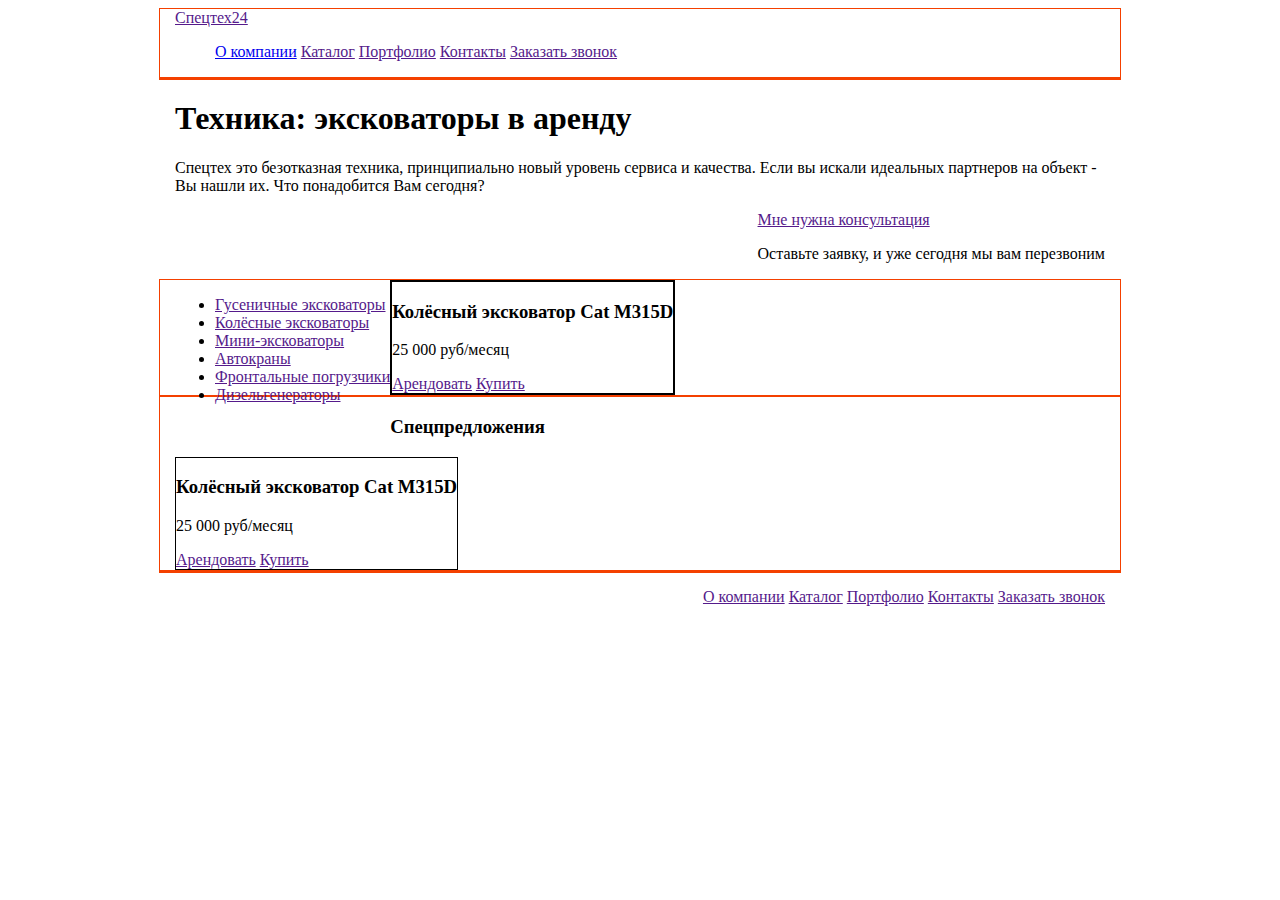
==== catalog.html @ 87d582d3 "ещё заезд" ====
<!DOCTYPE html>
<html lang="en">
<head>
  <meta charset="UTF-8">
  <title>Каталог</title>
  <link rel="stylesheet" href="css/style.css">
</head>
<body>


  <header class="page-nav">
    <div class="container">
      <a href="" class="logo"><img src="" alt=""><span>Спецтех24</span></a>
      <nav class="menu">
        <ul>
          <li><a href=" ">О компании</a></li>
          <li><a href="">Каталог</a></li>
          <li><a href="">Портфолио</a></li>
          <li><a href="">Контакты</a></li>
          <li><a href="">Заказать звонок</a></li>
        </ul>
      </nav>
    </div>
</header>

<!-- ЗАчем клеарфикс снизу -->
<div class="catalog-subheader clearfix">
  <div class="container">
    <div class="left ">
      <div class="catalog-subheader__title"><h1 >Техника: эксковаторы в аренду</h1></div>
      <div class="catalog-subheader__description"><p>Спецтех это безотказная техника, принципиально новый уровень сервиса и качества. 
Если вы искали идеальных партнеров на объект - Вы нашли их.
Что понадобится Вам сегодня?</p></div>
    </div>
    <div class="right">
      <div class="catalog-subheader__btn"><a href="">Мне нужна консультация</a></div>
      <div class="catalog-subheader__text"><p>Оставьте заявку, и уже сегодня мы вам перезвоним</p></div>
    </div>
  </div>
</div>

<div class="catalog">
  <div class="container">
    <aside class="left catalog-menu">
      <ul>
        <li><a href="">Гусеничные эксковаторы</a></li>
        <li class="active"><a href="">Колёсные эксковаторы</a></li>
        <li><a href="">Мини-эксковаторы</a></li>
        <li><a href="">Автокраны</a></li>
        <li><a href="">Фронтальные погрузчики</a></li>
        <li><a href="">Дизельгенераторы</a></li>
      </ul>
    </aside>
      <div class="catalog-list"> <!--БОТВА лист исправить титле и диф имг-->

        <div class="catalog-item"> <!-- карточка товара. Пока что одна, для проверки -->
          <div class="catalog-item__title"><h3>Колёсный эксковатор Cat M315D</h3>
          <div class="catalog-item__pic><img src="" alt="" ></div>
          <div class="catalog-item__price><p class="catalog-item-price">25 000 руб/месяц</p></div>
          <a href="" class="catalog-item__btn catalog-item__btn--white">Арендовать</a>
          <a href="" class="catalog-item__btn catalog-item__btn--yellow">Купить</a>
        </div>

      </div>
    
  </div>
</div>

<div class="catalog-offers">
  <div class="container">
    <div class="catalog-offers__title"><h3>Спецпредложения</h3></div>

        <div class="catalog-item"> <!-- карточка товара -->
          <div class="catalog-item__title"><h3>Колёсный эксковатор Cat M315D</h3>
          <div class="catalog-item__pic><img src="" alt="" ></div>
          <div class="catalog-item__price><p class="catalog-item-price">25 000 руб/месяц</p></div>
          <a href="" class="catalog-item__btn catalog-item__btn--white">Арендовать</a>
          <a href="" class="catalog-item__btn catalog-item__btn--yellow">Купить</a>
        </div>
<!-- скопировала пока что только одну -->
 </div>
</div>




  <footer class="page-nav">
    <div class="container">
      <a href="" class="logo left"><img src="http://placehold.it/40x40" alt=""></a>
      <nav class="menu right">
        <ul>
          <li><a href="">О компании</a></li>
          <li><a href="">Каталог</a></li>
          <li><a href="">Портфолио</a></li>
          <li><a href="">Контакты</a></li>
          <li><a href="">Заказать звонок</a></li>
        </ul>
      </nav>
    </div>
  </footer>
</body>
</html>
---- css/style.css ----
.left{float:left;}
.right{float:right;}
.center{
   text-align: center;
}
.page-nav li {display:inline-block;}
.page-nav {min-height: clear fix;}

.container{
  width: 930px;
  margin-left: auto;
  margin-right: auto;
  padding-left: 15px;
  padding-right: 15px;
  border: 1px solid #f44000;
  min-height: clear fix;
}

/*930*/
.subheader{
  
}
.catalog-item{
  display: inline-block;
  border: 1px solid #000;
}

.catalog-list{
  display: inline-block;
  border: 1px solid #000;
  
}
.clearfix:after {
  content: "";
  display: table;
  clear: both;
}
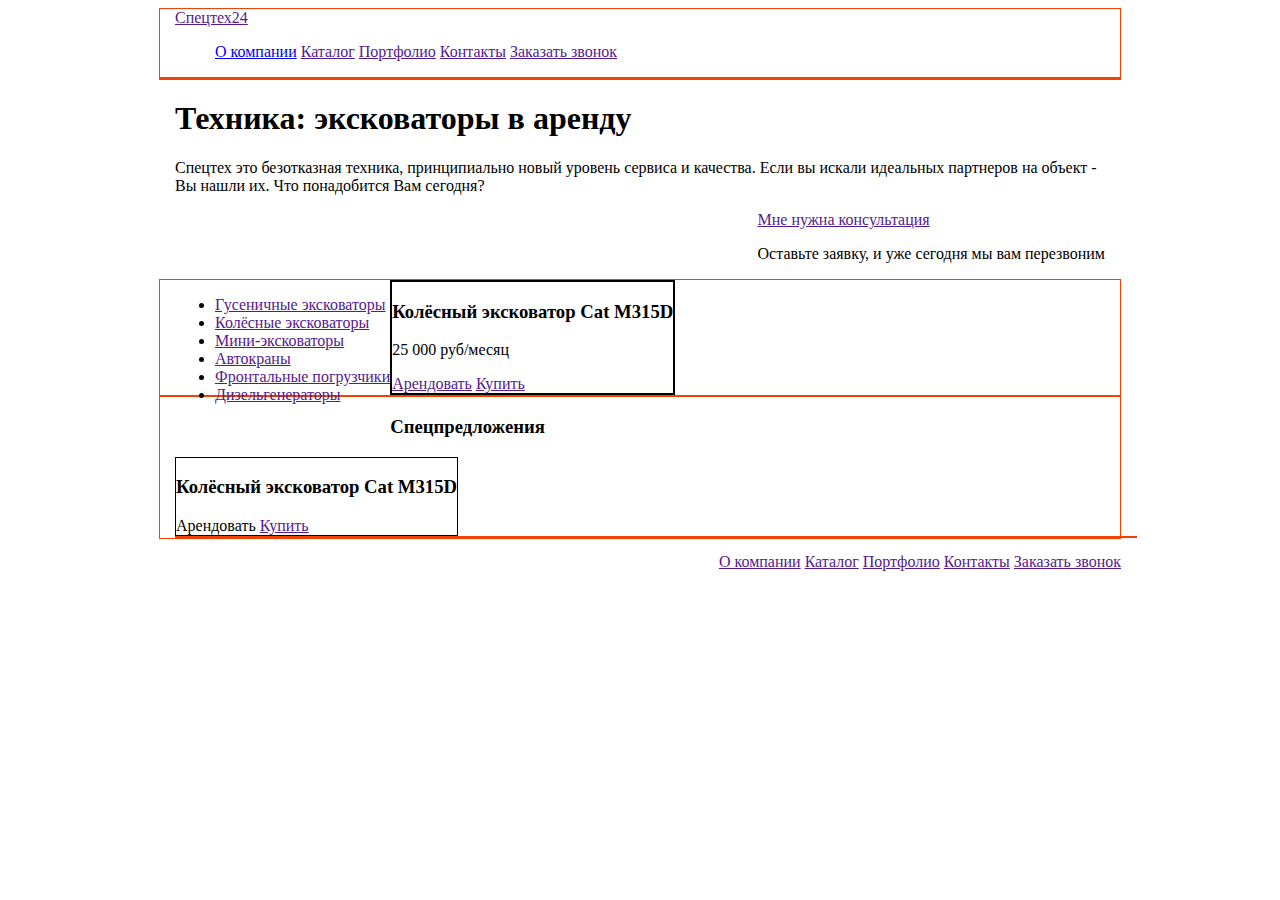
==== commit aa533036: "реал гуд" ====
--- a/catalog.html
+++ b/catalog.html
@@ -73,7 +73,7 @@
         <div class="catalog-item"> <!-- карточка товара -->
           <div class="catalog-item__title"><h3>Колёсный эксковатор Cat M315D</h3>
           <div class="catalog-item__pic><img src="" alt="" ></div>
-          <div class="catalog-item__price><p class="catalog-item-price">25 000 руб/месяц</p></div>
+          <div class="catalog-item__price><p>25 000 руб/месяц</p></div>
           <a href="" class="catalog-item__btn catalog-item__btn--white">Арендовать</a>
           <a href="" class="catalog-item__btn catalog-item__btn--yellow">Купить</a>
         </div>
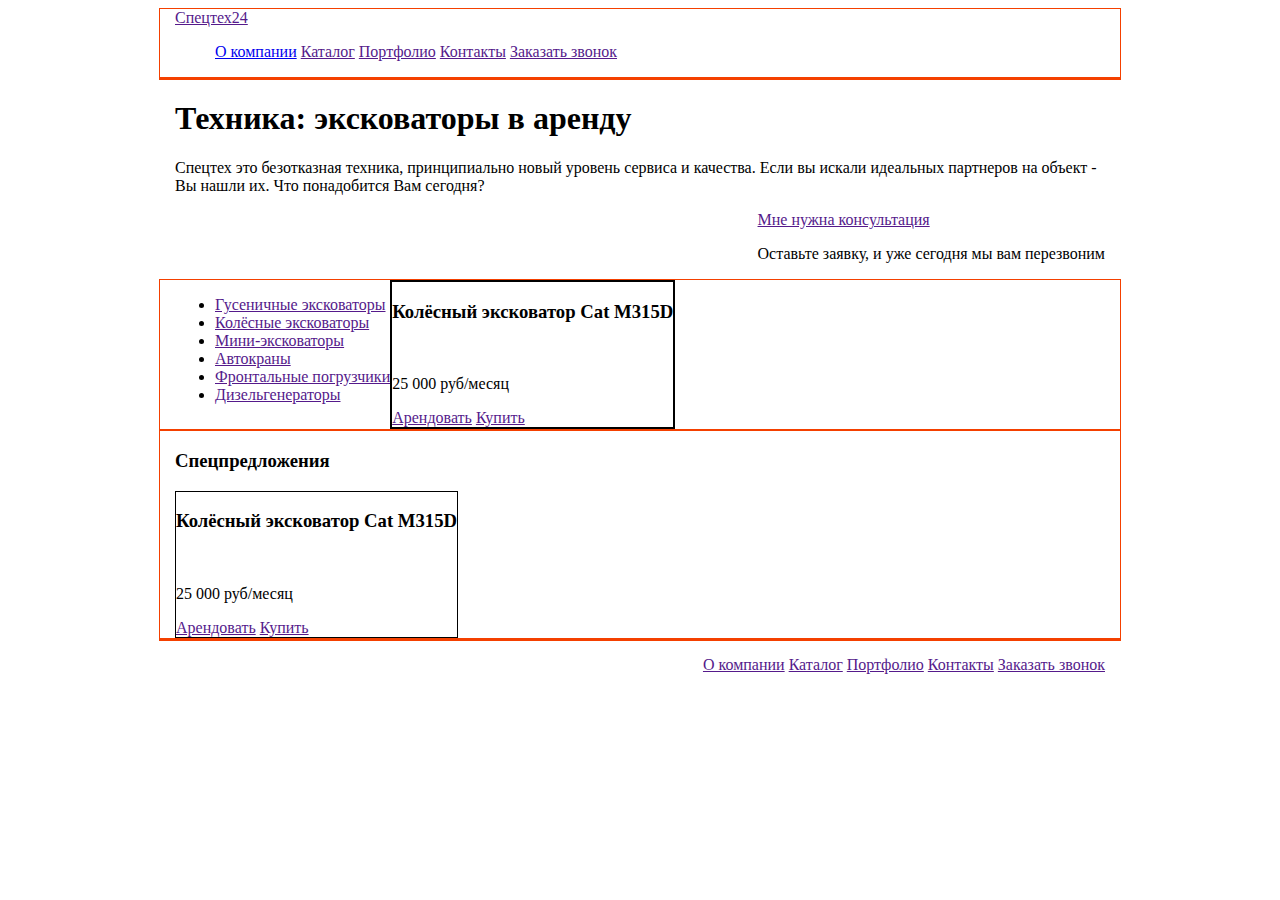
==== commit 72e3ca0e: "с богом" ====
--- a/catalog.html
+++ b/catalog.html
@@ -27,14 +27,14 @@
 <div class="catalog-subheader clearfix">
   <div class="container">
     <div class="left ">
-      <div class="catalog-subheader__title"><h1 >Техника: эксковаторы в аренду</h1></div>
-      <div class="catalog-subheader__description"><p>Спецтех это безотказная техника, принципиально новый уровень сервиса и качества. 
+      <h1 class="catalog-subheader__title">Техника: эксковаторы в аренду</h1>
+      <p class="catalog-subheader__description">Спецтех это безотказная техника, принципиально новый уровень сервиса и качества. 
 Если вы искали идеальных партнеров на объект - Вы нашли их.
-Что понадобится Вам сегодня?</p></div>
+Что понадобится Вам сегодня?</p>
     </div>
     <div class="right">
-      <div class="catalog-subheader__btn"><a href="">Мне нужна консультация</a></div>
-      <div class="catalog-subheader__text"><p>Оставьте заявку, и уже сегодня мы вам перезвоним</p></div>
+      <a href="" class="catalog-subheader__btn">Мне нужна консультация</a>
+      <p class="catalog-subheader__text">Оставьте заявку, и уже сегодня мы вам перезвоним</p>
     </div>
   </div>
 </div>
@@ -54,9 +54,9 @@
       <div class="catalog-list"> <!--БОТВА лист исправить титле и диф имг-->
 
         <div class="catalog-item"> <!-- карточка товара. Пока что одна, для проверки -->
-          <div class="catalog-item__title"><h3>Колёсный эксковатор Cat M315D</h3>
-          <div class="catalog-item__pic><img src="" alt="" ></div>
-          <div class="catalog-item__price><p class="catalog-item-price">25 000 руб/месяц</p></div>
+          <h3 class="catalog-item__title">Колёсный эксковатор Cat M315D</h3>
+          <div class="catalog-item__pic"><img src="" alt="" ></div>
+          <p class="catalog-item-price">25 000 руб/месяц</p>
           <a href="" class="catalog-item__btn catalog-item__btn--white">Арендовать</a>
           <a href="" class="catalog-item__btn catalog-item__btn--yellow">Купить</a>
         </div>
@@ -70,10 +70,10 @@
   <div class="container">
     <div class="catalog-offers__title"><h3>Спецпредложения</h3></div>
 
-        <div class="catalog-item"> <!-- карточка товара -->
-          <div class="catalog-item__title"><h3>Колёсный эксковатор Cat M315D</h3>
-          <div class="catalog-item__pic><img src="" alt="" ></div>
-          <div class="catalog-item__price><p>25 000 руб/месяц</p></div>
+        <div class="catalog-item"> <!-- карточка товара. Пока что одна, для проверки -->
+          <h3 class="catalog-item__title">Колёсный эксковатор Cat M315D</h3>
+          <div class="catalog-item__pic"><img src="" alt="" ></div>
+          <p class="catalog-item-price">25 000 руб/месяц</p>
           <a href="" class="catalog-item__btn catalog-item__btn--white">Арендовать</a>
           <a href="" class="catalog-item__btn catalog-item__btn--yellow">Купить</a>
         </div>
--- a/css/style.css
+++ b/css/style.css
@@ -3,8 +3,13 @@
 .center{
    text-align: center;
 }
-.page-nav li {display:inline-block;}
-.page-nav {min-height: clear fix;}
+.page-nav li {
+  display:inline-block;
+}
+
+.page-nav {
+  min-height: clear fix;
+}
 
 .container{
   width: 930px;
@@ -13,7 +18,7 @@
   padding-left: 15px;
   padding-right: 15px;
   border: 1px solid #f44000;
-  min-height: clear fix;
+/*  min-height: clear fix;*/
 }
 
 /*930*/
@@ -34,4 +39,5 @@
   content: "";
   display: table;
   clear: both;
-}+}
+/*а че он не выравнивается?*/
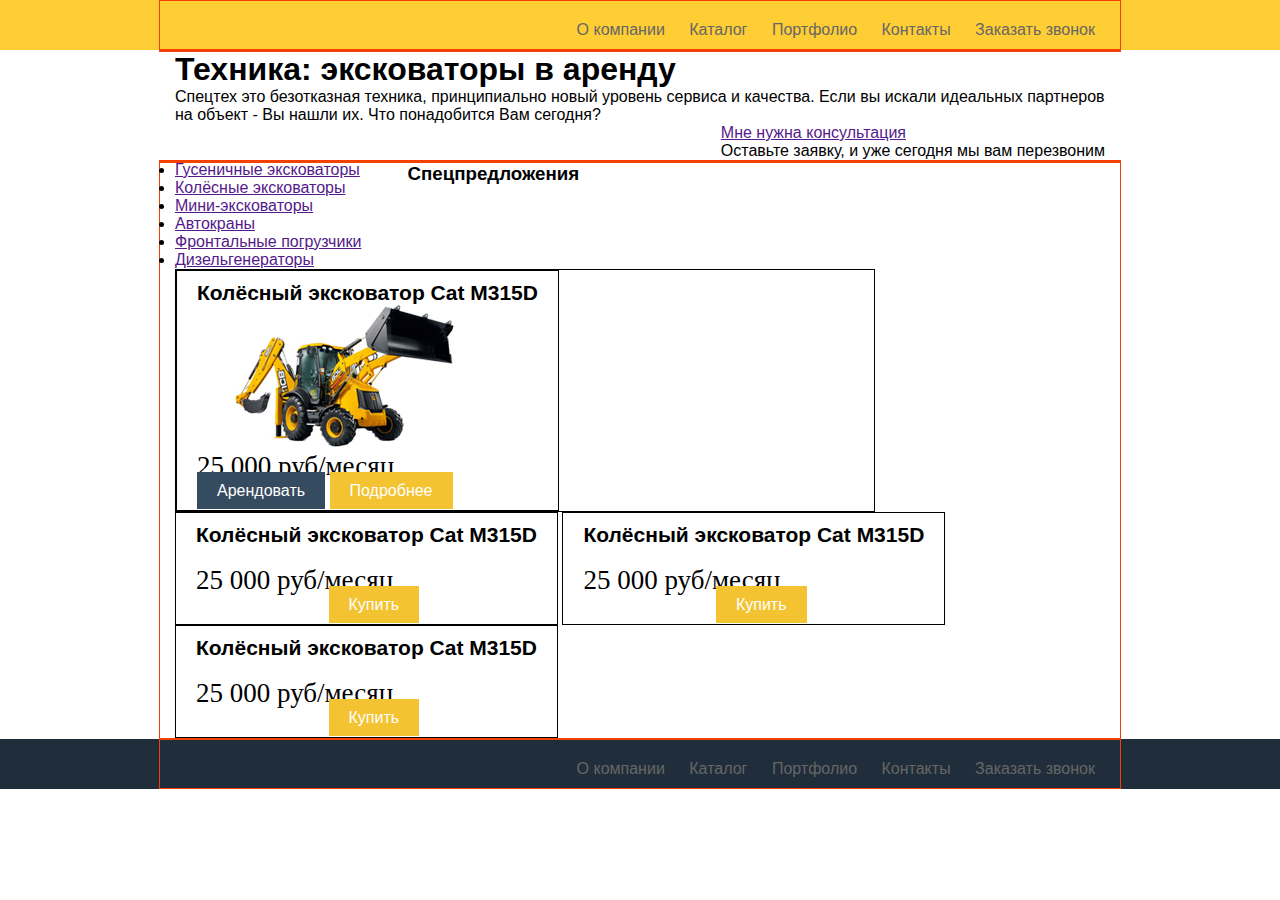
==== commit f323d6f2: "кто кормит тот и ее танцует" ====
--- a/catalog.html
+++ b/catalog.html
@@ -8,15 +8,15 @@
 <body>
 
 
-  <header class="page-nav">
-    <div class="container">
-      <a href="" class="logo"><img src="" alt=""><span>Спецтех24</span></a>
-      <nav class="menu">
+<header class="page-nav">
+    <div class="container clearfix">
+      <a href="" class="logo left"><img src="http://placehold.it/40x40" alt=""></a>
+      <nav class="menu right">
         <ul>
-          <li><a href=" ">О компании</a></li>
-          <li><a href="">Каталог</a></li>
-          <li><a href="">Портфолио</a></li>
-          <li><a href="">Контакты</a></li>
+          <li><a href="index.html">О компании</a></li>
+          <li><a href="catalog.html">Каталог</a></li>
+          <li><a href="portfolio.html">Портфолио</a></li>
+          <li><a href="contacts.html">Контакты</a></li>
           <li><a href="">Заказать звонок</a></li>
         </ul>
       </nav>
@@ -27,8 +27,8 @@
 <div class="catalog-subheader clearfix">
   <div class="container">
     <div class="left ">
-      <h1 class="catalog-subheader__title">Техника: эксковаторы в аренду</h1>
-      <p class="catalog-subheader__description">Спецтех это безотказная техника, принципиально новый уровень сервиса и качества. 
+      <h1 class="catalog-title">Техника: эксковаторы в аренду</h1>
+      <p class="catalog-description">Спецтех это безотказная техника, принципиально новый уровень сервиса и качества. 
 Если вы искали идеальных партнеров на объект - Вы нашли их.
 Что понадобится Вам сегодня?</p>
     </div>
@@ -51,16 +51,18 @@
         <li><a href="">Дизельгенераторы</a></li>
       </ul>
     </aside>
-      <div class="catalog-list"> <!--БОТВА лист исправить титле и диф имг-->
+
+
+      <div class="catalog-list left"> <!--БОТВА лист исправить титле и диф имг-->
 
         <div class="catalog-item"> <!-- карточка товара. Пока что одна, для проверки -->
           <h3 class="catalog-item__title">Колёсный эксковатор Cat M315D</h3>
-          <div class="catalog-item__pic"><img src="" alt="" ></div>
-          <p class="catalog-item-price">25 000 руб/месяц</p>
-          <a href="" class="catalog-item__btn catalog-item__btn--white">Арендовать</a>
-          <a href="" class="catalog-item__btn catalog-item__btn--yellow">Купить</a>
+          <div class="catalog-item__pic"><img src="img/truck.jpg" alt="" ></div>
+          <p class="catalog-item__price">25 000 руб/месяц</p>
+          <div class="catalog-item__box">
+          <a href="" class="catalog-item__btn catalog-item__btn--blue">Арендовать</a>
+          <a href="" class="catalog-item__btn catalog-item__btn--yellow">Подробнее</a>
         </div>
-
       </div>
     
   </div>
@@ -69,14 +71,28 @@
 <div class="catalog-offers">
   <div class="container">
     <div class="catalog-offers__title"><h3>Спецпредложения</h3></div>
-
         <div class="catalog-item"> <!-- карточка товара. Пока что одна, для проверки -->
           <h3 class="catalog-item__title">Колёсный эксковатор Cat M315D</h3>
           <div class="catalog-item__pic"><img src="" alt="" ></div>
-          <p class="catalog-item-price">25 000 руб/месяц</p>
+          <p class="catalog-item__price">25 000 руб/месяц</p>
           <a href="" class="catalog-item__btn catalog-item__btn--white">Арендовать</a>
           <a href="" class="catalog-item__btn catalog-item__btn--yellow">Купить</a>
         </div>
+        <div class="catalog-item"> <!-- карточка товара. Пока что одна, для проверки -->
+          <h3 class="catalog-item__title">Колёсный эксковатор Cat M315D</h3>
+          <div class="catalog-item__pic"><img src="" alt="" ></div>
+          <p class="catalog-item__price">25 000 руб/месяц</p>
+          <a href="" class="catalog-item__btn catalog-item__btn--white">Арендовать</a>
+          <a href="" class="catalog-item__btn catalog-item__btn--yellow">Купить</a>
+        </div>
+        <div class="catalog-item"> <!-- карточка товара. Пока что одна, для проверки -->
+          <h3 class="catalog-item__title">Колёсный эксковатор Cat M315D</h3>
+          <div class="catalog-item__pic"><img src="" alt="" ></div>
+          <p class="catalog-item__price">25 000 руб/месяц</p>
+          <a href="" class="catalog-item__btn catalog-item__btn--white">Арендовать</a>
+          <a href="" class="catalog-item__btn catalog-item__btn--yellow">Купить</a>
+        </div>
+
 <!-- скопировала пока что только одну -->
  </div>
 </div>
@@ -85,14 +101,14 @@
 
 
   <footer class="page-nav">
-    <div class="container">
+    <div class="container clearfix">
       <a href="" class="logo left"><img src="http://placehold.it/40x40" alt=""></a>
       <nav class="menu right">
         <ul>
-          <li><a href="">О компании</a></li>
-          <li><a href="">Каталог</a></li>
-          <li><a href="">Портфолио</a></li>
-          <li><a href="">Контакты</a></li>
+          <li><a href="index.html">О компании</a></li>
+          <li><a href="catalog.html">Каталог</a></li>
+          <li><a href="portfolio.html">Портфолио</a></li>
+          <li><a href="contacts.html">Контакты</a></li>
           <li><a href="">Заказать звонок</a></li>
         </ul>
       </nav>
--- a/css/style.css
+++ b/css/style.css
@@ -1,16 +1,26 @@
+*{
+  margin: 0;
+  padding: 0;
+ font-family: 'PT Sans', sans-serif;
+}
 .left{float:left;}
 .right{float:right;}
 .center{
    text-align: center;
 }
-.page-nav li {
-  display:inline-block;
-}
-
-.page-nav {
-  min-height: clear fix;
-}
-
+
+body{
+  -webkit-box-sizing: border-box;
+  -moz-box-sizing: border-box;
+  box-sizing: border-box;
+}
+
+header{
+  background-color: #ffcd34;
+}
+footer{
+  background-color: #202e3b;
+}
 .container{
   width: 930px;
   margin-left: auto;
@@ -18,26 +28,232 @@
   padding-left: 15px;
   padding-right: 15px;
   border: 1px solid #f44000;
-/*  min-height: clear fix;*/
-}
-
-/*930*/
-.subheader{
-  
-}
-.catalog-item{
-  display: inline-block;
-  border: 1px solid #000;
-}
-
-.catalog-list{
-  display: inline-block;
-  border: 1px solid #000;
-  
-}
+}
+
+
+
+/*ИЗ ДС БИН*/
+
+.menu li{
+  display:inline-block;
+  padding: 10px;
+  margin-top: 10px;
+  /*border: 1px solid #000;*/
+  }
+
+/*21*/
+.menu li :hover{
+
+  padding: 10px;
+  /*margin-top: 10px;*/
+  border: 1px solid #666;
+
+}
+
+/*12*/
+.menu li a{
+    color: #666;
+}
+
+/*20*/
+.menu .menu--active {
+  color: #000;
+}
+
+
+
+
+
+.menu-call{
+  padding: 10px;
+  background-color: #ffe184;
+}
+.menu-call:hover{
+  background-color: #ffecb2;
+}
+
 .clearfix:after {
   content: "";
   display: table;
   clear: both;
 }
-/*а че он не выравнивается?*/
+
+.page-nav {
+  min-height: clear fix;
+}
+
+.page-nav a{
+  text-decoration: none;
+}
+
+.logo b{
+  font-size: 24px;
+  color: #000;
+  margin: 15px;
+  display: inline-block;
+vertical-align: middle;
+}
+
+.logo img{
+  display: inline-block;
+  vertical-align: middle;
+}
+
+
+/*ИЗ ДС БИН*/
+
+
+
+
+
+
+
+
+
+
+
+.promo strong{
+font-style: 44px;
+}
+
+
+
+
+.catalog-item{
+  display: inline-block;
+  border: 1px solid #000;
+}
+
+.catalog-list{
+  display: inline-block;
+  border: 1px solid #000;
+  
+}
+.clearfix:after {
+  content: "";
+  display: table;
+  clear: both;
+}
+
+.consult-form {
+  display: block;
+  margin: 0 auto;
+  width: 90%;
+  }
+.about-numbers{
+/*  display: inline-block;*/
+}
+
+.advantages-item{
+  width: 16%;
+  display: inline-block;
+  margin-left: 70px;
+}
+
+.reviews
+{
+  display: inline-block;
+  vertical-align: top;
+}
+.reviews-title, .about-title{
+  font-size: 24px;
+  font-weight: bold;
+}
+.reviews-pic{
+  display: inline-block;
+
+}
+
+.inline li{
+  display: inline-block;
+}
+.portfolio-cart{
+  display: inline-block;
+  background-color: white;
+  padding: 30px;
+  margin: 30px;
+}
+.portfolio-item--wood{
+  background-image: url(../img/house.jpg);
+}
+.portfolio-item--house{
+  background-image: url(../img/house.jpg);
+}.portfolio-item--flor{
+  background-image: url(../img/house.jpg);
+}
+.portfolio-item{
+  min-height: 300px;
+  background-repeat: no-repeat;
+  background-position: center;
+  -webkit-background-size: cover;
+  background-size: cover;
+}
+
+.contacts-bar__map{
+  background-color: pink;
+  width: 60%;
+  height: 300px;
+  display: inline-block;
+}
+.contacts-bar__form{
+  display: inline-block;
+  vertical-align: top;
+}
+.contacts-reviews__item{
+  width: 24%;
+  display: inline-block;
+}
+.contacts-reviews__pic img{
+  border: 0px solid black;
+  border-radius: 50px;
+
+}
+.catalog-list{
+  display: block;
+  float: left;
+  width: 75%;
+
+}
+.catalog-item{
+display: inline-block;
+background-color: white;
+padding: 10px 20px;
+border: 1px solid #000;
+}
+
+.catalog-menu{
+  width: 25%;
+  display: block;
+  float: left;
+}
+.catalog-item__box{
+  margin: 0 auto;
+}
+.catalog-item__title{
+  font-size: 21px;
+  
+}
+
+.catalog-item__price{
+  font-family: PT Sans Bold;
+  font-size: 27px;
+  
+}
+.catalog-item__pic{
+padding-left: 38px;
+}
+.catalog-item__btn{
+  text-decoration: none;
+  padding: 10px 20px;
+  color: white;
+  
+
+}
+.catalog-item__btn--blue{
+background-color: #354b60;
+font-size: 16px;
+}
+.catalog-item__btn--yellow{
+  background-color: #f3c331;
+  font-size: 16px;
+}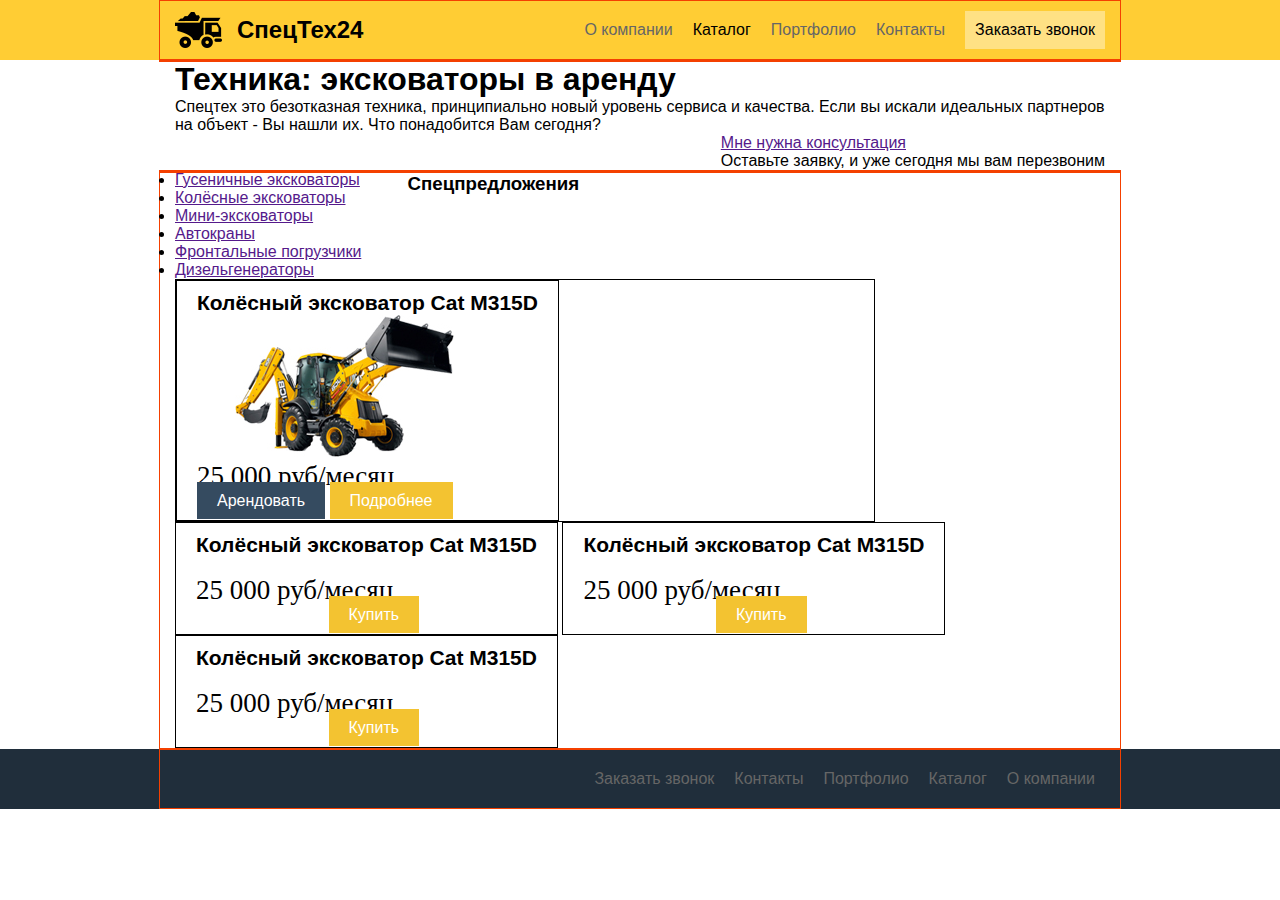
==== commit 70a183a3: "меню ваще зачет" ====
--- a/catalog.html
+++ b/catalog.html
@@ -8,20 +8,24 @@
 <body>
 
 
-<header class="page-nav">
+  <header class="page-nav">
     <div class="container clearfix">
-      <a href="" class="logo left"><img src="http://placehold.it/40x40" alt=""></a>
-      <nav class="menu right">
+      <a href="" class="logo left">
+        <img src="img/logo.png" alt=""><b>СпецТех24</b>
+      </a>
+      <nav class="menu">
+        <a  class="menu-call menu--active" href="">Заказать звонок</a>
         <ul>
+          <li><a href="contacts.html">Контакты</a></li>
+          <li><a href="portfolio.html">Портфолио</a></li>
+          <li><a class="menu--active" href="catalog.html">Каталог</a></li>
           <li><a href="index.html">О компании</a></li>
-          <li><a href="catalog.html">Каталог</a></li>
-          <li><a href="portfolio.html">Портфолио</a></li>
-          <li><a href="contacts.html">Контакты</a></li>
-          <li><a href="">Заказать звонок</a></li>
         </ul>
+        
       </nav>
     </div>
 </header>
+
 
 <!-- ЗАчем клеарфикс снизу -->
 <div class="catalog-subheader clearfix">
--- a/css/style.css
+++ b/css/style.css
@@ -36,18 +36,20 @@
 
 .menu li{
   display:inline-block;
-  padding: 10px;
-  margin-top: 10px;
+  /*padding: 10px;*/
+  margin: 20px 10px;
   /*border: 1px solid #000;*/
+  float: right;
+/*   float */
   }
 
 /*21*/
 .menu li :hover{
-
+ /*box-sizing: border-box;*/
   padding: 10px;
-  /*margin-top: 10px;*/
+  margin: 0 -11px;
   border: 1px solid #666;
-
+  color: black;
 }
 
 /*12*/
@@ -60,14 +62,16 @@
   color: #000;
 }
 
-
-
-
-
 .menu-call{
   padding: 10px;
   background-color: #ffe184;
-}
+  display: inline-block;
+  margin-top: 10px;
+  margin-left: 10px;
+  float: right;
+  
+}
+
 .menu-call:hover{
   background-color: #ffecb2;
 }
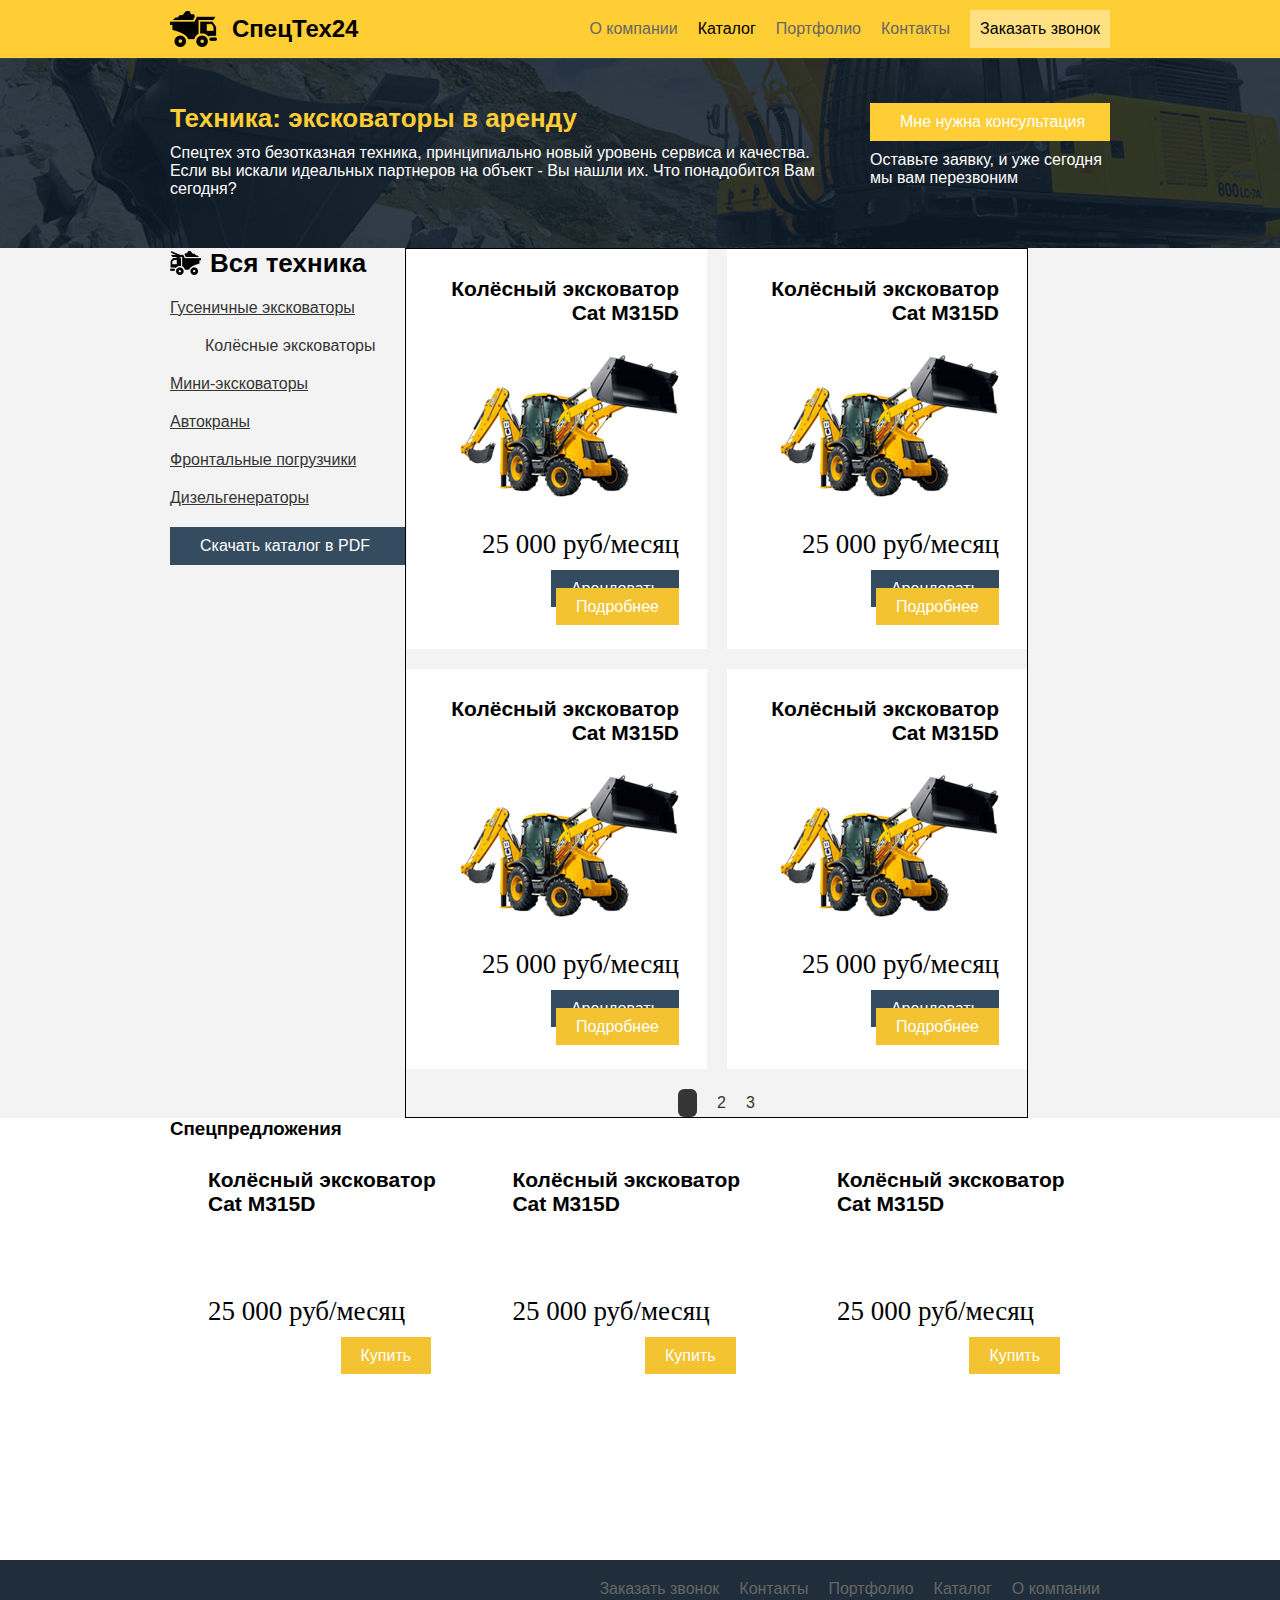
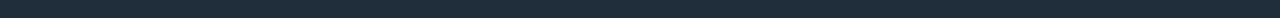
==== commit 697e64da: "едрать" ====
--- a/catalog.html
+++ b/catalog.html
@@ -30,13 +30,13 @@
 <!-- ЗАчем клеарфикс снизу -->
 <div class="catalog-subheader clearfix">
   <div class="container">
-    <div class="left ">
+    <div class=" catalog-subheader--left">
       <h1 class="catalog-title">Техника: эксковаторы в аренду</h1>
       <p class="catalog-description">Спецтех это безотказная техника, принципиально новый уровень сервиса и качества. 
 Если вы искали идеальных партнеров на объект - Вы нашли их.
 Что понадобится Вам сегодня?</p>
     </div>
-    <div class="right">
+    <div class="catalog-subheader--right">
       <a href="" class="catalog-subheader__btn">Мне нужна консультация</a>
       <p class="catalog-subheader__text">Оставьте заявку, и уже сегодня мы вам перезвоним</p>
     </div>
@@ -46,20 +46,22 @@
 <div class="catalog">
   <div class="container">
     <aside class="left catalog-menu">
+    <h2 class="catalog-menu__title">Вся техника</h2>
       <ul>
         <li><a href="">Гусеничные эксковаторы</a></li>
-        <li class="active"><a href="">Колёсные эксковаторы</a></li>
+        <li ><a class="catalog-menu__link--active" href="">Колёсные эксковаторы</a></li>
         <li><a href="">Мини-эксковаторы</a></li>
         <li><a href="">Автокраны</a></li>
         <li><a href="">Фронтальные погрузчики</a></li>
         <li><a href="">Дизельгенераторы</a></li>
       </ul>
+      <a class="catalog-menu__btn" href="">Скачать каталог в PDF</a>
     </aside>
 
 
-      <div class="catalog-list left"> <!--БОТВА лист исправить титле и диф имг-->
+      <div class="catalog-list left">
 
-        <div class="catalog-item"> <!-- карточка товара. Пока что одна, для проверки -->
+        <div class="catalog-item"> 
           <h3 class="catalog-item__title">Колёсный эксковатор Cat M315D</h3>
           <div class="catalog-item__pic"><img src="img/truck.jpg" alt="" ></div>
           <p class="catalog-item__price">25 000 руб/месяц</p>
@@ -68,14 +70,51 @@
           <a href="" class="catalog-item__btn catalog-item__btn--yellow">Подробнее</a>
         </div>
       </div>
-    
+
+      <div class="catalog-item"> <!-- карточка товара. Пока что одна, для проверки -->
+          <h3 class="catalog-item__title">Колёсный эксковатор Cat M315D</h3>
+          <div class="catalog-item__pic"><img src="img/truck.jpg" alt="" ></div>
+          <p class="catalog-item__price">25 000 руб/месяц</p>
+          <div class="catalog-item__box">
+          <a href="" class="catalog-item__btn catalog-item__btn--blue">Арендовать</a>
+          <a href="" class="catalog-item__btn catalog-item__btn--yellow">Подробнее</a>
+        </div>
+      </div>
+
+      <div class="catalog-item catalog-item--sale"> <!-- карточка товара. Пока что одна, для проверки -->
+          <h3 class="catalog-item__title">Колёсный эксковатор Cat M315D</h3>
+          <div class="catalog-item__pic"><img src="img/truck.jpg" alt="" ></div>
+          <p class="catalog-item__price">25 000 руб/месяц</p>
+          <div class="catalog-item__box">
+          <a href="" class="catalog-item__btn catalog-item__btn--blue">Арендовать</a>
+          <a href="" class="catalog-item__btn catalog-item__btn--yellow">Подробнее</a>
+        </div>
+      </div>
+
+      <div class="catalog-item"> <!-- карточка товара. Пока что одна, для проверки -->
+          <h3 class="catalog-item__title">Колёсный эксковатор Cat M315D</h3>
+          <div class="catalog-item__pic"><img src="img/truck.jpg" alt="" ></div>
+          <p class="catalog-item__price">25 000 руб/месяц</p>
+          <div class="catalog-item__box">
+          <a href="" class="catalog-item__btn catalog-item__btn--blue">Арендовать</a>
+          <a href="" class="catalog-item__btn catalog-item__btn--yellow">Подробнее</a>
+        </div>
+      </div>
+      <div class="catalog-list__nav">
+        <ul>
+          <li><a href="" class="catalog-list__link__pag--active">1</a></li>
+          <li><a href="">2</a></li>
+          <li><a href="">3</a></li>
+        </ul>
+      </div>
+    </div>
   </div>
 </div>
 
 <div class="catalog-offers">
   <div class="container">
     <div class="catalog-offers__title"><h3>Спецпредложения</h3></div>
-        <div class="catalog-item"> <!-- карточка товара. Пока что одна, для проверки -->
+        <div class="catalog-item">
           <h3 class="catalog-item__title">Колёсный эксковатор Cat M315D</h3>
           <div class="catalog-item__pic"><img src="" alt="" ></div>
           <p class="catalog-item__price">25 000 руб/месяц</p>
--- a/css/style.css
+++ b/css/style.css
@@ -1,8 +1,13 @@
 *{
+  -webkit-box-sizing: border-box;
+  -moz-box-sizing: border-box;
+  box-sizing: border-box;
+
   margin: 0;
   padding: 0;
- font-family: 'PT Sans', sans-serif;
-}
+
+}
+
 .left{float:left;}
 .right{float:right;}
 .center{
@@ -10,9 +15,7 @@
 }
 
 body{
-  -webkit-box-sizing: border-box;
-  -moz-box-sizing: border-box;
-  box-sizing: border-box;
+  font-family: 'PT Sans', sans-serif;
 }
 
 header{
@@ -22,12 +25,13 @@
   background-color: #202e3b;
 }
 .container{
-  width: 930px;
+  width: 960px;
   margin-left: auto;
   margin-right: auto;
-  padding-left: 15px;
-  padding-right: 15px;
-  border: 1px solid #f44000;
+  padding-left: 10px;
+  padding-right: 10px;
+  /*border: 1px solid rgba(225,4,4,1);*/
+  overflow: hidden;
 }
 
 
@@ -106,84 +110,620 @@
 
 /*ИЗ ДС БИН*/
 
-
-
-
-
-
-
-
-
-
-
-.promo strong{
-font-style: 44px;
-}
-
-
-
-
-.catalog-item{
-  display: inline-block;
-  border: 1px solid #000;
-}
-
-.catalog-list{
-  display: inline-block;
-  border: 1px solid #000;
-  
-}
+/*И ЧЕ ТЕПЕРЬ ДЕЛАТЬ?*/
+
+.line{
+  width: 100%;
+  height: 13px;
+  /*border: 1px solid rgba(0,0,0,0);*/
+  background-size: 25px 13px;
+
+  background-repeat: repeat-x;
+  background-image: linear-gradient(135deg, #ffcd34 35%, #000 35%, #000 65%, #ffcd34 65%)
+}
+/*
+.promo:before{
+content:"";
+position: absolute;
+left: 0;
+top: -15px;
+width: 100%;
+height: 20px;
+background-image: 
+linear-gradient(135deg, #ffcd34 35%, #000 35%, #000 65%, #ffcd34 65%);
+background-size: 35px 15px;
+background-repeat: repeat-x;
+}*/
+.promo{
+ background-image: url(../img/bgrpromo.jpg);
+  background-position:center;
+  background-size: cover;
+  position: relative;
+
+}
+.promo:before{
+content:"";
+position: absolute;
+left: 0;
+/*top: -15px;*/
+width: 100%;
+height: 10px;
+background-image: 
+linear-gradient(135deg, #ffcd34 35%, #000 35%, #000 65%, #ffcd34 65%);
+background-size: 28px 18px;
+background-repeat: repeat-x;}
+
+.promo .container{
+
+  height: 460px;
+  padding-top: 130px;
+}
+
+.promo-title{
+  color: white;
+  font-size: 44px;
+
+    display: inline-block;
+}
+
+.promo-text{
+  font-size: 18px;
+  max-width: 700px;
+  display: inline-block;
+ padding: 10px 0 30px 0px;
+  color: white;
+  width: 620px;
+  /*font-weight: lighter;*/
+
+}
+
+.promo-btn {
+  border: 2px solid #ffcd34;
+  font-size: 18px;
+  text-decoration: none;
+  color: white;
+}
+.promo-btn-el{
+  background-image: url(../img/btnel.png)
+  background-repeat:no-repeat;
+
+}
+
+.consultat{
+  background-color: #202e3b;
+  position: relative;
+}
+.consultat:before{
+content:"";
+position: absolute;
+left: 0;
+width: 100%;
+height: 10px;
+background-image: 
+linear-gradient(135deg, #ffcd34 35%, #000 35%, #000 65%, #ffcd34 65%);
+background-size: 28px 18px;
+background-repeat: repeat-x;}
+.consult-title{
+    color: #ffcd34;
+  font-size: 24px;
+  margin-top: 30px;
+  margin-bottom: 15px;
+
+}
+
+.consult-form__text{
+  background-color: #202e3b;
+  font-size: 16px;
+  border-color: #ffcd34;
+  margin-top: 10px;
+  margin-right: 15px;
+  padding: 15px 15px;
+  width: 220px;
+  /*color: red !important*/
+}
+.consult-form__date{
+  background-color: #202e3b;
+  font-size: 16px;
+  border-color: #ffcd34;
+  margin-top: 10px;
+  margin-right: 15px;
+  padding: 15px 15px;
+  width: 220px;
+  /*color: red !important*/
+}
+
+.consult-form__btn{
+background-color: #ffcd34;
+padding: 19px ;
+border: 0px solid ;
+width: 220px;
+font-style: bold;
+}
+
+.consult-form {
+  display: block;
+  margin: 0 auto;
+  width: 100%;
+  padding-bottom: 38px;
+  color: #202e3b;
+  }
+
+
+/*приемущества*/
+
+
+
+
+
+
+
+
+
+
+
+
+/*.advantages-icon:before {
+  content: '';
+    background-image: url(../img/spritesheet.png);
+    background-repeat: no-repeat;
+    position: absolute;
+    top: 50;
+    left: -60px;
+    width: 50px;height: 50px;
+}
+
+.advantages-icon--crash {
+    width: 46px;
+    height: 40px;
+    background-position: -5px -5px;
+}
+
+.advantages-icon--drive {
+    width: 31px;
+    height: 40px;
+    background-position: -61px -5px;
+}
+
+.advantages-icon--fencing {
+    width: 42px;
+    height: 40px;
+    background-position: -5px -55px;
+}
+
+.advantages-icon--tech {
+    width: 42px;
+    position:
+    height: 40px;
+    background-position: -102px -5px;
+}
+*/
+
+
+
+
+
+
+
+
+.sprite {
+    background-image: url(https://pp.vk.me/c637428/v637428479/11e19/qGdkbXjhGv8.jpg);
+    background-repeat: no-repeat;
+    display: inline-block;
+
+}
+
+
+.sprite-crash {
+    width: 46px;
+    height: 40px;
+    background-position: -5px -5px;
+}
+
+.sprite-drive {
+    width: 31px;
+    height: 40px;
+    background-position: -61px -5px;
+}
+
+.sprite-fencing {
+    width: 42px;
+    height: 40px;
+    background-position: -5px -55px;
+}
+
+.sprite-tech {
+    width: 42px;
+    height: 40px;
+    background-position: -102px -5px;
+}
+
+
+
+
+
+.advantages-item{
+  width: 24%;
+  display: inline-block;
+  margin-right: 5px;
+  padding-top: 40px;
+  padding-bottom: 40px;
+  /*vertical-align: middle;*/
+  /*border: 1px solid #000;*/
+  /*margin-right: 31px;*/
+} 
+.advantages-item:first-child{
+  margin-left: 0px;
+  /*margin-right: 5px;*/
+} 
+.advantages-item:last-child{
+  /*margin-right: 0px;*/
+} 
+
+
+
+.advantages-item__text{
+
+/*position: relative;*/
+width: 70%;
+font-size: 12px;
+margin-left: 15px;
+/*border: 1px solid #000;*/
+/*padding: 40px 0px;*/
+font-weight: 400;
+display: inline-block;
+}
+
+
+.main-price{
+  background-color: #f3f3f3;
+  padding: 40px 0;
+  /*float: left;*/
+}
+.price{
+  width: 220px;
+  /*border: 1px solid #000;*/
+  margin-right: 20px;
+  /*margin-top: 40px;*/
+}
+.price-title{
+  font-size: 26px;
+}
+.price-menu li a{
+  color: #202e3b;
+  font-size: 16px;
+}
+aside li {
+  list-style-type: none;
+  padding-bottom: 20px;
+  color: #202e3b;
+  /*margin-right: 50px;*/
+}
+aside li:first-child {
+  padding-top: 20px;
+}
+
+.offers{
+  width: 700px;
+  /*border: 1px solid #000;*/
+  float: left;
+  /*margin-top: 40px;*/
+
+}
+.offers-table{
+   margin-top: 30px;
+  border-collapse: collapse;
+  font-size: 16px;
+  width: 100%;
+}
+
+.offers-table td {
+  padding: 10px;
+}
+tr:first-child{
+  background-color: #dfdfdf;
+
+}
+tr:nth-of-type(even){
+  background-color: #f3f3f3;
+}
+tr:nth-of-type(2n+3){
+background-color: #ffffff;
+}
+
+.about{
+  background-color: #202e3b;
+  color: white;
+  padding: 40px 0;
+  position: relative;
+}
+.about:before{
+content:"";
+position: absolute;
+left: 0;
+top: -10px;
+width: 100%;
+height: 10px;
+background-image: 
+linear-gradient(135deg, #ffcd34 35%, #000 35%, #000 65%, #ffcd34 65%);
+background-size: 28px 18px;
+background-repeat: repeat-x;}
+.about-numbers{
+  /*border: 1px solid #000;*/
+  float: left;
+  width: 300px;
+  margin-right: 20px;
+}
+.about-num{
+  color: #f1b132;
+  font-size: 38px;
+  margin-right: 20px;
+  vertical-align: middle;
+}
+.about-facts{
+  font-size: 18px;
+  margin-top: 20px;
+}
+.reviews{
+  float: left;
+  vertical-align: top;
+  /*border: 1px solid #000;*/
+  width: 620px;
+}
+.reviews-title, .about-title{
+  font-size: 26px;
+  font-weight: bold;
+}
+.about-comment{
+  color: #9e9e9e;
+}
+.reviews-item{
+  overflow: hidden;
+  margin: 30px 0;
+}
+.reviews-pic {
+  /*display: inline-block;*/
+  /*vertical-align: middle;*/
+  border: 3px solid #f1b132;
+  border-radius: 10px;
+  float: left;
+  overflow: hidden;
+  font-size: 0;
+}
+
+.reviews-item blockquote{
+/*  display: inline-block;
+  *display: inline;
+  *zoom: 1;
+  vertical-align: middle;*/
+  width: 470px;
+  margin-left: 20px;
+  float: left;
+font-style: italic;
+
+}
+.reviews-item cite{
+   width: 477px;
+
+  display: block;
+  color: #f1b132;
+  font-style: normal;
+}
+
+
+/*А ЧЕ НЕ РАБОТАЕТ????????*/
+.script{
+  position: relative;
+}
+.script:before{
+content:"";
+position: absolute;
+left: 0;
+top: -40px;
+width: 100%;
+height: 10px;
+background-image: 
+linear-gradient(135deg, #ffcd34 35%, #000 35%, #000 65%, #ffcd34 65%);
+background-size: 28px 18px;
+background-repeat: repeat-x;}
+
+
+
+.menu-footer{
+  /*border: 1px solid white;*/
+  overflow: hidden;
+}
+.menu-footer li{
+  display:inline-block;
+  margin: 20px 10px;
+  float: right;
+
+  }
+
+/*.menu-footer li :hover{
+  padding: 10px;
+  margin: 0 -11px;
+  border: 1px solid #666;
+  color: black;
+}*/
+
+.menu-footer li a{
+    color: white;
+    font-size: 16px;
+}
+.menu-footer li :hover{
+ /*box-sizing: border-box;*/
+  padding: 10px;
+  margin: 0 -11px;
+  border: 1px solid #666;
+
+}
+.menu-footer__call{
+  /*padding: 10px;*/
+  /*background-color: #ffe184;*/
+  display: inline-block;
+  margin-top: 20px;
+  margin-left: 10px;
+  float: right;
+ color: #f1b132;
+ /*border: 1px solid #000;*/
+ vertical-align: middle;
+}
+
 .clearfix:after {
   content: "";
   display: table;
   clear: both;
 }
 
-.consult-form {
-  display: block;
-  margin: 0 auto;
-  width: 90%;
-  }
-.about-numbers{
-/*  display: inline-block;*/
-}
-
-.advantages-item{
-  width: 16%;
-  display: inline-block;
-  margin-left: 70px;
-}
-
-.reviews
-{
-  display: inline-block;
-  vertical-align: top;
-}
-.reviews-title, .about-title{
+.page-nav {
+  min-height: clear fix;
+}
+
+.page-nav a{
+  text-decoration: none;
+}
+
+.logo-footer b{
   font-size: 24px;
-  font-weight: bold;
-}
-.reviews-pic{
-  display: inline-block;
-
-}
+  color: #f1b132;
+  margin: 15px;
+  display: inline-block;
+vertical-align: middle;
+}
+
+.logo-footer img{
+  display: inline-block;
+  vertical-align: middle;
+}
+
+
+
+
+
+
+
+
+
+
+
+
+
+
+
+
+
+
+
+
+
+
+
+
+
+
+
+
+
+
+
+
+
+
+
+
+
+
+
+
+
+
+
+
+
+
+
+
+
+
+
+
+
+
+
+.clearfix:after {
+  content: "";
+  display: table;
+  clear: both;
+}
+
+
+
+
+
+
+
+
+
+
+
+/*PORTFOLIO*/
+
+
 
 .inline li{
   display: inline-block;
-}
-.portfolio-cart{
-  display: inline-block;
-  background-color: white;
-  padding: 30px;
-  margin: 30px;
-}
+  padding-top: 45px;
+}
+.inline li a{
+    color: white;
+    margin-left: 35px;
+}
+
+.portfolio-head{
+/*height: 115px;*/
+background-image: url(../img/potrfoliomenubgr.jpg);
+background-repeat: no-repeat;
+background-position: center;
+overflow: hidden;
+background-size: cover;
+}
+.portfolio-title{
+  color: #ffcd34;
+  font-size: 24px;
+  padding: 40px 0;
+vertical-align: middle;
+display: inline-block;
+}
+
+.portfolio-item{
+  position: relative;
+}
+.portfolio-item:before{
+content:"";
+position: absolute;
+left: 0;
+top: 0px;
+width: 100%;
+height: 5px;
+background-color: #000; 
+/*background-size: 35px 15px;*/
+background-repeat: repeat-x;}
 .portfolio-item--wood{
-  background-image: url(../img/house.jpg);
+  background-image: url(../img/wood.jpg);
 }
 .portfolio-item--house{
   background-image: url(../img/house.jpg);
-}.portfolio-item--flor{
-  background-image: url(../img/house.jpg);
+}
+.portfolio-item--floor{
+  background-image: url(../img/floor.jpg);
+}
+
+.portfolio-cart{
+  display: inline-block;
+  background-color: white;
+  padding: 30px 30px 50px 30px;
+  margin: 102px 0 152px 0;
+  width: 35%;
 }
 .portfolio-item{
   min-height: 300px;
@@ -192,66 +732,349 @@
   -webkit-background-size: cover;
   background-size: cover;
 }
-
+.portfolio-item__title{
+  font-size: 20px;
+}
+.portfolio-item__text{
+  font-size: 14px;
+  padding-top: 10px;
+  padding-bottom: 30px;
+}
+.portfolio-item__btn{
+  background-color: #ffcd34;
+  text-decoration: none;
+  color: black;
+  padding: 10px 40px 10px 15px;
+
+}
+
+
+
+
+
+
+
+
+
+
+
+
+
+
+
+
+
+
+.contacts-subheader{
+  background-image: url(../img/bgrcontacts.jpg);
+  height: 105px;
+
+}
+.contacts-subheader__title{
+  display: inline-block;
+  vertical-align: baseline;
+  margin-top: 35px;
+  margin-right: 10px;
+  font-size: 26px;
+  color: #ffcd34;
+}
+.contacts-subheader__description{
+    display: inline-block;
+  vertical-align: baseline;
+  font-size: 16px;
+  color: white;
+}
+.contacts-subheader__btn{
+  color: #000;
+  text-decoration: none;
+  font-size: 18px;
+  background-color: #ffcd34;
+  padding: 15px;
+  display: inline-block;
+  margin-top: 25px;
+}
+
+.contacts-bar{
+  background-color: #f3f3f3;
+  padding: 40px 0 50px 0;
+  overflow: hidden;
+}
 .contacts-bar__map{
-  background-color: pink;
-  width: 60%;
-  height: 300px;
-  display: inline-block;
+  width: 620px;
+  height: 395px;
+  float: left;
+  margin-right: 20px;
 }
 .contacts-bar__form{
-  display: inline-block;
-  vertical-align: top;
+  /*border: 1px solid #000;*/
+  width: 300px;
+  float: left;
+  position: relative;
+}
+.contacts-bar__form__phone:before{
+  content: "";
+  position: absolute;
+  background-image: url(../img/phone.png);
+  width: 20px;
+  height: 20px;
+  top: 0px;
+  left: 3px;
+  /*display: inline-block;*/
+}
+.contacts-bar__form__mail:before{
+  content: "";
+  position: absolute;
+  background-image: url(../img/mail.png);
+  width: 23px;
+  height: 17px;
+top: 47px;
+left: 0;
+  /*display: block;*/
+  
+}
+.contacts-bar__form__phone{
+  /*padding: px;*/
+  display: inline-block;
+margin-left: 32px;
+font-size: 18px;
+text-decoration: none;
+color: #000;
+margin-bottom: 20px;
+}
+.contacts-bar__form__mail{
+  /*padding: 20px;*/
+  display: block;
+  margin-left: 32px;
+  font-size: 18px;
+  text-decoration: none;
+  color: #000;
+  margin-bottom: 30px;
+  /*margin: 5px 0;*/
+}
+
+.contacts-bar__form__comment-form{
+  font-size: 16px;
+}
+.contacts-form input{
+  width: 100%;
+  height: 40px;
+  margin-top: 10px;
+  color: #999;
+}
+.contacts-form input:nth-of-type(3){
+  height: 96px;
+}
+.contacts-form input:last-child{
+height: 45px;
+background-color: #354b60;
+color: white;
+border: none;
+}
+.contacts-title{
+  font-size: 26px;
+  color: #202e3b;
+  margin-bottom: 20px;
+}
+.contacts-reviews{
+  padding: 37px 0 60px 0;
 }
 .contacts-reviews__item{
-  width: 24%;
-  display: inline-block;
+  width: 220px;
+  display: inline-block;
+
 }
 .contacts-reviews__pic img{
   border: 0px solid black;
-  border-radius: 50px;
-
+  border-radius: 100%;
+  width: 120px;
+  height: 120px;
+}
+.contacts-reviews__text blockquote {
+width: 220px;
+margin: 0;
+font-style: italic;
+margin-top: 26px;
+  color: #202e3b;
+  margin-bottom: 60px;
+}
+.contacts-reviews__text cite{
+  color: #202e3b;
+display: inline-block;
+} 
+
+
+
+.catalog{
+  background-color: #f3f3f3;
+}
+.catalog-subheader{
+  background-image: url(../img/bgrcatalog.jpg);
+  height: 190px;
+  overflow: hidden;
+  /*position: relative;*/
+  box-sizing: border-box;
+}
+.catalog-subheader--left{
+  /*position: absolute;*/
+  width: 650px;
+  /*border: 1px solid pink;*/
+  float: left;
+  margin-top: 45px;
+}
+
+
+.catalog-subheader--right{
+  width: 240px;
+  /*border: 1px solid red;*/
+  float: right;
+  margin-top: 45px;
+  /*text-align: right;*/
+}
+.catalog-title{
+  color: #ffcd34;
+  font-size: 26px;
+}
+.catalog-subheader__btn{
+  background-color:  #ffcd34;
+  padding: 10px 0;
+  width: 100%;
+  text-decoration: none;
+  color: white;
+  padding-left: 30px;
+  display: inline-block;
+}
+.catalog-subheader__text{
+  color: white;
+  margin-top: 10px;
 }
 .catalog-list{
   display: block;
-  float: left;
-  width: 75%;
-
-}
+  /*float: right;*/
+  width: 623px;
+  text-align: right;
+  border: 1px solid #000;
+  font-size: 0;
+}
+.catalog-description{
+  color: white;
+  margin-top: 10px;
+}
+
 .catalog-item{
-display: inline-block;
+/*display: inline-block;*/
 background-color: white;
-padding: 10px 20px;
-border: 1px solid #000;
-}
+padding: 28px 28px;
+/*border: 1px solid pink;*/
+width: 300px;
+height: 400px;
+margin: 0 0px 20px 10px;
+  display: inline-block;
+}
+.catalog-item:nth-of-type(2n+1){
+margin: 0 10px 20px 0;
+}
+
 
 .catalog-menu{
   width: 25%;
   display: block;
   float: left;
-}
+  /*border: 1px solid #000;*/
+  position: relative;
+}
+.catalog-menu__title{
+font-size: 26px;
+margin-left: 40px;
+}
+.catalog-menu__title:before{
+content: "";
+position: absolute;
+background-image: url(../img/icocatalog.png);
+height: 24px;
+width: 31px;
+margin-left: -40px;
+margin-top: 3px;
+}
+.catalog-menu li a{
+  color: #353535;
+}
+
+.catalog-menu__link--active{
+text-decoration: none;
+margin-left: 35px;
+}
+.catalog-menu__link--active:before {
+  content: ">";
+  position: absolute;
+font-size: 20px;
+color: black;
+left: 0px;
+top: -3px;
+}
+
+.catalog-menu__btn{
+  text-decoration: none;
+  color: white;
+  /*border: 1px solid #000;*/
+  padding: 10px 0;
+  width: 100%;
+  display: inline-block;
+  background-color: #354b60;
+  padding-left: 30px;
+  /*text-align: center;*/
+}
+
+.catalog-menu__btn:before{
+  content: "";
+  position: absolute;
+  background-image: url(../img/icopdf.png)
+  width: 17px;
+  height: 18px;
+
+  /*ГДЕ МОЯ ИКОНКА???*/
+}
+
+
+
+
+
+
+
+
+
+
+
+
+
+
+
+
+
+
+
+
 .catalog-item__box{
   margin: 0 auto;
+  font-size: 0;
 }
 .catalog-item__title{
   font-size: 21px;
-  
+  margin-bottom: 30px;
 }
 
 .catalog-item__price{
   font-family: PT Sans Bold;
   font-size: 27px;
-  
+  margin-bottom: 20px;
 }
 .catalog-item__pic{
-padding-left: 38px;
+margin-left: 10px;
+margin-bottom: 32px;
 }
 .catalog-item__btn{
   text-decoration: none;
   padding: 10px 20px;
   color: white;
-  
-
 }
 .catalog-item__btn--blue{
 background-color: #354b60;
@@ -260,4 +1083,41 @@
 .catalog-item__btn--yellow{
   background-color: #f3c331;
   font-size: 16px;
+}
+
+.catalog-item--sale{
+
+}
+
+.catalog-list__nav li a{
+  display: inline-block;
+  text-align: center;
+  text-decoration: none;
+  font-size: 16px;
+  color: #353535;
+}
+.catalog-list__nav{
+  text-align: center;
+  position: relative;
+}
+.catalog-list__nav li {
+  display: inline-block;
+    margin-left: 10px;
+  margin-right: 10px;
+  color: #353535;
+}
+.catalog-list__nav li:first-child{
+background-color: #353535;
+padding: 5px;
+border-radius: 6px;
+color: white;
+text-decoration: none;
+display: inline-block;
+}
+
+.catalog-list__link__pag--active {
+  color: #fff;
+text-decoration: none;
+position: relative;
+/*margin-left: 0px;*/
 }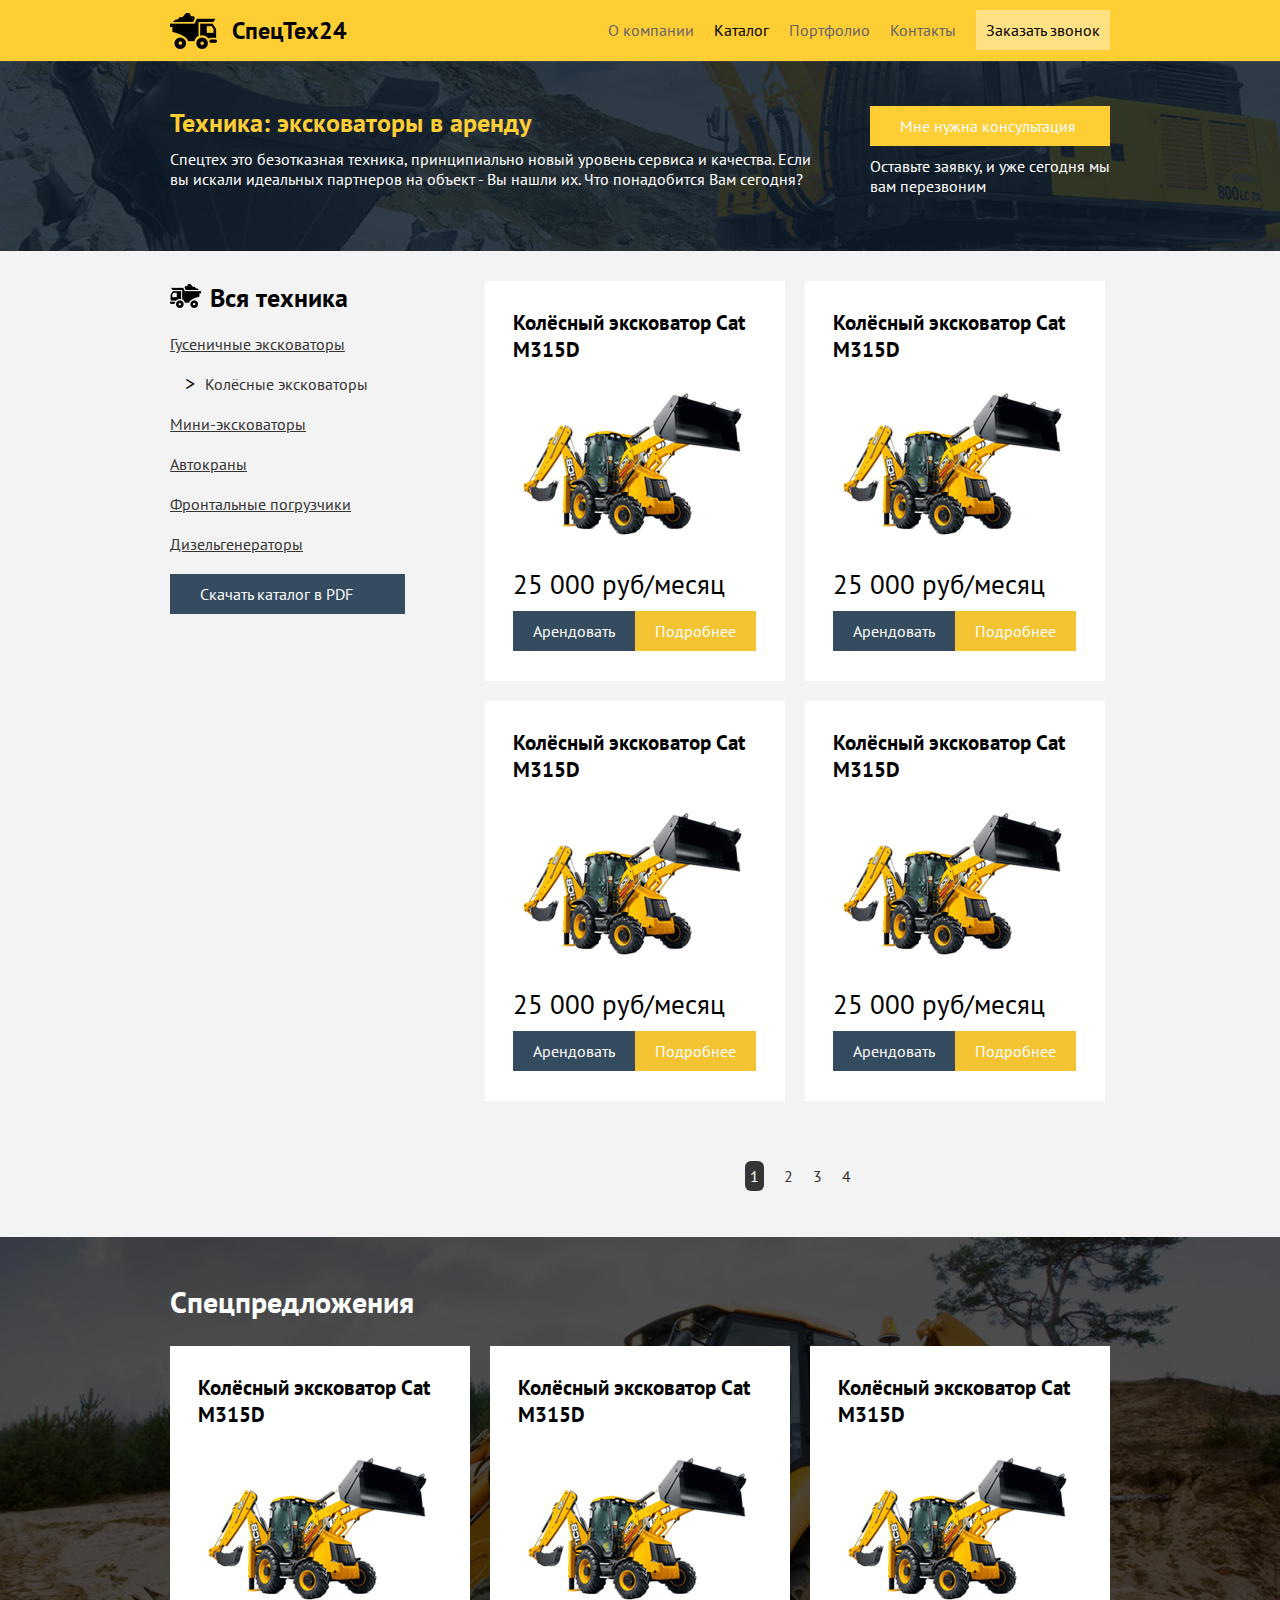
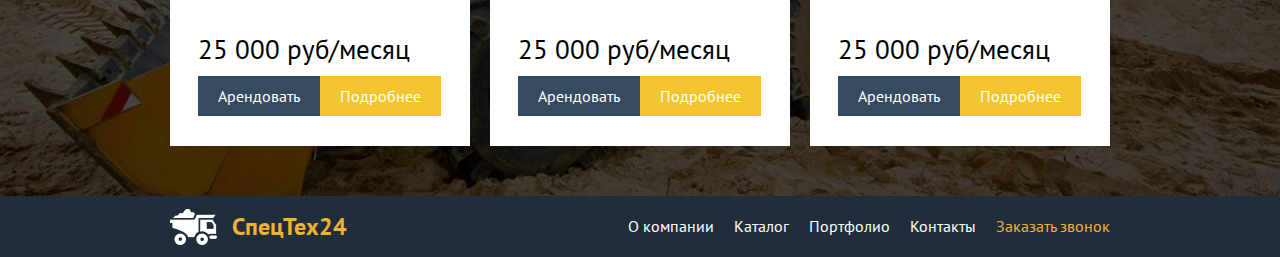
==== commit 183b7072: "index выполнено 99.9%" ====
--- a/catalog.html
+++ b/catalog.html
@@ -3,6 +3,8 @@
 <head>
   <meta charset="UTF-8">
   <title>Каталог</title>
+<link href="https://fonts.googleapis.com/css?family=PT+Sans:400,400i,700&subset=cyrillic" rel="stylesheet">
+
   <link rel="stylesheet" href="css/style.css">
 </head>
 <body>
@@ -100,11 +102,13 @@
           <a href="" class="catalog-item__btn catalog-item__btn--yellow">Подробнее</a>
         </div>
       </div>
+
       <div class="catalog-list__nav">
         <ul>
           <li><a href="" class="catalog-list__link__pag--active">1</a></li>
           <li><a href="">2</a></li>
           <li><a href="">3</a></li>
+          <li><a href="">4</a></li>
         </ul>
       </div>
     </div>
@@ -114,48 +118,57 @@
 <div class="catalog-offers">
   <div class="container">
     <div class="catalog-offers__title"><h3>Спецпредложения</h3></div>
-        <div class="catalog-item">
-          <h3 class="catalog-item__title">Колёсный эксковатор Cat M315D</h3>
-          <div class="catalog-item__pic"><img src="" alt="" ></div>
-          <p class="catalog-item__price">25 000 руб/месяц</p>
-          <a href="" class="catalog-item__btn catalog-item__btn--white">Арендовать</a>
-          <a href="" class="catalog-item__btn catalog-item__btn--yellow">Купить</a>
+      <div class="catalog-item__specadvice">
+        <h3 class="catalog-item__title">Колёсный эксковатор Cat M315D</h3>
+        <div class="catalog-item__pic"><img src="img/truck.jpg" alt="" ></div>
+        <p class="catalog-item__price">25 000 руб/месяц</p>
+        <div class="catalog-item__box">
+        <a href="" class="catalog-item__btn catalog-item__btn--blue">Арендовать</a>
+        <a href="" class="catalog-item__btn catalog-item__btn--yellow">Подробнее</a>
         </div>
-        <div class="catalog-item"> <!-- карточка товара. Пока что одна, для проверки -->
-          <h3 class="catalog-item__title">Колёсный эксковатор Cat M315D</h3>
-          <div class="catalog-item__pic"><img src="" alt="" ></div>
-          <p class="catalog-item__price">25 000 руб/месяц</p>
-          <a href="" class="catalog-item__btn catalog-item__btn--white">Арендовать</a>
-          <a href="" class="catalog-item__btn catalog-item__btn--yellow">Купить</a>
+      </div>
+
+      <div class="catalog-item__specadvice">
+        <h3 class="catalog-item__title">Колёсный эксковатор Cat M315D</h3>
+        <div class="catalog-item__pic"><img src="img/truck.jpg" alt="" ></div>
+        <p class="catalog-item__price">25 000 руб/месяц</p>
+        <div class="catalog-item__box">
+        <a href="" class="catalog-item__btn catalog-item__btn--blue">Арендовать</a>
+        <a href="" class="catalog-item__btn catalog-item__btn--yellow">Подробнее</a>
         </div>
-        <div class="catalog-item"> <!-- карточка товара. Пока что одна, для проверки -->
-          <h3 class="catalog-item__title">Колёсный эксковатор Cat M315D</h3>
-          <div class="catalog-item__pic"><img src="" alt="" ></div>
-          <p class="catalog-item__price">25 000 руб/месяц</p>
-          <a href="" class="catalog-item__btn catalog-item__btn--white">Арендовать</a>
-          <a href="" class="catalog-item__btn catalog-item__btn--yellow">Купить</a>
+      </div>
+
+      <div class="catalog-item__specadvice">
+        <h3 class="catalog-item__title">Колёсный эксковатор Cat M315D</h3>
+        <div class="catalog-item__pic"><img src="img/truck.jpg" alt="" ></div>
+        <p class="catalog-item__price">25 000 руб/месяц</p>
+        <div class="catalog-item__box">
+        <a href="" class="catalog-item__btn catalog-item__btn--blue">Арендовать</a>
+        <a href="" class="catalog-item__btn catalog-item__btn--yellow">Подробнее</a>
         </div>
+      </div>
 
-<!-- скопировала пока что только одну -->
  </div>
 </div>
 
 
 
 
-  <footer class="page-nav">
+<footer class="page-nav">
     <div class="container clearfix">
-      <a href="" class="logo left"><img src="http://placehold.it/40x40" alt=""></a>
-      <nav class="menu right">
+      <a href="" class="logo-footer left">
+        <img src="img/logo2.png" alt=""><b>СпецТех24</b>
+      </a>
+      <nav class="menu-footer">
+        <a  class="menu-footer__call" href="">Заказать звонок</a>
         <ul>
+          <li><a href="contacts.html">Контакты</a></li>
+          <li><a href="portfolio.html">Портфолио</a></li>
+          <li><a href="catalog.html">Каталог</a></li>
           <li><a href="index.html">О компании</a></li>
-          <li><a href="catalog.html">Каталог</a></li>
-          <li><a href="portfolio.html">Портфолио</a></li>
-          <li><a href="contacts.html">Контакты</a></li>
-          <li><a href="">Заказать звонок</a></li>
         </ul>
       </nav>
     </div>
-  </footer>
+</footer>
 </body>
 </html>--- a/css/style.css
+++ b/css/style.css
@@ -2,22 +2,17 @@
   -webkit-box-sizing: border-box;
   -moz-box-sizing: border-box;
   box-sizing: border-box;
-
   margin: 0;
   padding: 0;
-
-}
-
+}
 .left{float:left;}
 .right{float:right;}
 .center{
    text-align: center;
 }
-
 body{
-  font-family: 'PT Sans', sans-serif;
-}
-
+font-family: 'PT Sans';
+}
 header{
   background-color: #ffcd34;
 }
@@ -30,42 +25,29 @@
   margin-right: auto;
   padding-left: 10px;
   padding-right: 10px;
-  /*border: 1px solid rgba(225,4,4,1);*/
   overflow: hidden;
 }
 
-
-
-/*ИЗ ДС БИН*/
+/*INDEX*/
 
 .menu li{
   display:inline-block;
-  /*padding: 10px;*/
   margin: 20px 10px;
-  /*border: 1px solid #000;*/
   float: right;
-/*   float */
+  font-size: 16px;
   }
-
-/*21*/
 .menu li :hover{
- /*box-sizing: border-box;*/
   padding: 10px;
   margin: 0 -11px;
   border: 1px solid #666;
   color: black;
 }
-
-/*12*/
 .menu li a{
-    color: #666;
-}
-
-/*20*/
+  color: #666;
+}
 .menu .menu--active {
   color: #000;
 }
-
 .menu-call{
   padding: 10px;
   background-color: #ffe184;
@@ -73,27 +55,21 @@
   margin-top: 10px;
   margin-left: 10px;
   float: right;
-  
-}
-
+}
 .menu-call:hover{
   background-color: #ffecb2;
 }
-
 .clearfix:after {
   content: "";
   display: table;
   clear: both;
 }
-
 .page-nav {
   min-height: clear fix;
 }
-
 .page-nav a{
   text-decoration: none;
 }
-
 .logo b{
   font-size: 24px;
   color: #000;
@@ -101,51 +77,27 @@
   display: inline-block;
 vertical-align: middle;
 }
-
 .logo img{
   display: inline-block;
   vertical-align: middle;
 }
-
-
-/*ИЗ ДС БИН*/
-
-/*И ЧЕ ТЕПЕРЬ ДЕЛАТЬ?*/
-
 .line{
   width: 100%;
   height: 13px;
-  /*border: 1px solid rgba(0,0,0,0);*/
   background-size: 25px 13px;
-
   background-repeat: repeat-x;
   background-image: linear-gradient(135deg, #ffcd34 35%, #000 35%, #000 65%, #ffcd34 65%)
 }
-/*
-.promo:before{
-content:"";
-position: absolute;
-left: 0;
-top: -15px;
-width: 100%;
-height: 20px;
-background-image: 
-linear-gradient(135deg, #ffcd34 35%, #000 35%, #000 65%, #ffcd34 65%);
-background-size: 35px 15px;
-background-repeat: repeat-x;
-}*/
 .promo{
  background-image: url(../img/bgrpromo.jpg);
   background-position:center;
   background-size: cover;
   position: relative;
-
 }
 .promo:before{
-content:"";
+content:"df";
 position: absolute;
 left: 0;
-/*top: -15px;*/
 width: 100%;
 height: 10px;
 background-image: 
@@ -158,14 +110,11 @@
   height: 460px;
   padding-top: 130px;
 }
-
 .promo-title{
   color: white;
   font-size: 44px;
-
     display: inline-block;
 }
-
 .promo-text{
   font-size: 18px;
   max-width: 700px;
@@ -173,20 +122,23 @@
  padding: 10px 0 30px 0px;
   color: white;
   width: 620px;
-  /*font-weight: lighter;*/
-
-}
-
+  font-weight: 400;
+}
 .promo-btn {
   border: 2px solid #ffcd34;
   font-size: 18px;
   text-decoration: none;
   color: white;
-}
-.promo-btn-el{
-  background-image: url(../img/btnel.png)
-  background-repeat:no-repeat;
-
+  padding: 13px 53px 13px 15px;
+  position: relative;
+}
+.promo-btn:before{
+  content: ">";
+  position: absolute;
+  display: inline-block;
+  top: 5px;
+  right: 20px;
+  font-size: 30px;
 }
 
 .consultat{
@@ -202,188 +154,112 @@
 background-image: 
 linear-gradient(135deg, #ffcd34 35%, #000 35%, #000 65%, #ffcd34 65%);
 background-size: 28px 18px;
-background-repeat: repeat-x;}
+background-repeat: repeat-x;
+}
 .consult-title{
     color: #ffcd34;
   font-size: 24px;
   margin-top: 30px;
-  margin-bottom: 15px;
-
-}
-
-.consult-form__text{
-  background-color: #202e3b;
-  font-size: 16px;
-  border-color: #ffcd34;
-  margin-top: 10px;
-  margin-right: 15px;
-  padding: 15px 15px;
-  width: 220px;
-  /*color: red !important*/
-}
-.consult-form__date{
-  background-color: #202e3b;
-  font-size: 16px;
-  border-color: #ffcd34;
-  margin-top: 10px;
-  margin-right: 15px;
-  padding: 15px 15px;
-  width: 220px;
-  /*color: red !important*/
-}
-
-.consult-form__btn{
-background-color: #ffcd34;
-padding: 19px ;
-border: 0px solid ;
-width: 220px;
-font-style: bold;
-}
-
+  margin-bottom: 30px;
+  font-weight: 400;
+
+}
 .consult-form {
   display: block;
   margin: 0 auto;
   width: 100%;
   padding-bottom: 38px;
   color: #202e3b;
-  }
-
-
-/*приемущества*/
-
-
-
-
-
-
-
-
-
-
-
-
-/*.advantages-icon:before {
-  content: '';
-    background-image: url(../img/spritesheet.png);
-    background-repeat: no-repeat;
-    position: absolute;
-    top: 50;
-    left: -60px;
-    width: 50px;height: 50px;
-}
-
-.advantages-icon--crash {
-    width: 46px;
-    height: 40px;
-    background-position: -5px -5px;
-}
-
-.advantages-icon--drive {
-    width: 31px;
-    height: 40px;
-    background-position: -61px -5px;
-}
-
-.advantages-icon--fencing {
-    width: 42px;
-    height: 40px;
-    background-position: -5px -55px;
-}
-
-.advantages-icon--tech {
-    width: 42px;
-    position:
-    height: 40px;
-    background-position: -102px -5px;
-}
-*/
-
-
-
-
-
-
-
+  } 
+
+.consult-form input {
+    display: inline-block;
+    vertical-align: top;
+    color: white;
+    background-color: transparent;
+    border: 2px solid #ffcd34;
+}
+.consult-form__text{
+  background-color: #202e3b;
+  font-size: 16px;
+  border-color: #ffcd34;
+  margin-right: 15px;
+  padding: 15px 15px;
+  width: 220px;
+}
+.consult-form__date{
+  background-color: #202e3b;
+  font-size: 16px;
+  border-color: #ffcd34;
+  margin-right: 15px;
+  padding: 15px 15px;
+  width: 220px;
+  position: relative;
+}
+
+
+.consult-form .consult-form__btn {
+background-color: #ffcd34;
+/*padding: 15px ;*/
+border: 0px solid ;
+width: 220px;
+height: 52px;
+font-weight: 700;
+font-size: 16px;
+color: #202e3b;
+}
 
 .sprite {
     background-image: url(https://pp.vk.me/c637428/v637428479/11e19/qGdkbXjhGv8.jpg);
     background-repeat: no-repeat;
     display: inline-block;
-
-}
-
-
+}
 .sprite-crash {
     width: 46px;
     height: 40px;
     background-position: -5px -5px;
 }
-
 .sprite-drive {
     width: 31px;
     height: 40px;
     background-position: -61px -5px;
 }
-
 .sprite-fencing {
     width: 42px;
     height: 40px;
     background-position: -5px -55px;
 }
-
 .sprite-tech {
     width: 42px;
     height: 40px;
     background-position: -102px -5px;
 }
-
-
-
-
-
 .advantages-item{
   width: 24%;
   display: inline-block;
   margin-right: 5px;
   padding-top: 40px;
   padding-bottom: 40px;
-  /*vertical-align: middle;*/
-  /*border: 1px solid #000;*/
-  /*margin-right: 31px;*/
 } 
 .advantages-item:first-child{
   margin-left: 0px;
-  /*margin-right: 5px;*/
 } 
 .advantages-item:last-child{
-  /*margin-right: 0px;*/
 } 
-
-
-
 .advantages-item__text{
-
-/*position: relative;*/
 width: 70%;
 font-size: 12px;
 margin-left: 15px;
-/*border: 1px solid #000;*/
-/*padding: 40px 0px;*/
 font-weight: 400;
 display: inline-block;
 }
-
-
 .main-price{
   background-color: #f3f3f3;
   padding: 40px 0;
-  /*float: left;*/
 }
 .price{
   width: 220px;
-  /*border: 1px solid #000;*/
   margin-right: 20px;
-  /*margin-top: 40px;*/
 }
 .price-title{
   font-size: 26px;
@@ -396,18 +272,13 @@
   list-style-type: none;
   padding-bottom: 20px;
   color: #202e3b;
-  /*margin-right: 50px;*/
 }
 aside li:first-child {
   padding-top: 20px;
 }
-
 .offers{
   width: 700px;
-  /*border: 1px solid #000;*/
   float: left;
-  /*margin-top: 40px;*/
-
 }
 .offers-table{
    margin-top: 30px;
@@ -415,13 +286,12 @@
   font-size: 16px;
   width: 100%;
 }
-
 .offers-table td {
   padding: 10px;
 }
 tr:first-child{
   background-color: #dfdfdf;
-
+  font-weight: 700;
 }
 tr:nth-of-type(even){
   background-color: #f3f3f3;
@@ -429,7 +299,6 @@
 tr:nth-of-type(2n+3){
 background-color: #ffffff;
 }
-
 .about{
   background-color: #202e3b;
   color: white;
@@ -466,7 +335,6 @@
 .reviews{
   float: left;
   vertical-align: top;
-  /*border: 1px solid #000;*/
   width: 620px;
 }
 .reviews-title, .about-title{
@@ -475,114 +343,83 @@
 }
 .about-comment{
   color: #9e9e9e;
+  font-weight: 700;
 }
 .reviews-item{
   overflow: hidden;
   margin: 30px 0;
 }
 .reviews-pic {
-  /*display: inline-block;*/
-  /*vertical-align: middle;*/
   border: 3px solid #f1b132;
   border-radius: 10px;
   float: left;
   overflow: hidden;
   font-size: 0;
 }
-
 .reviews-item blockquote{
-/*  display: inline-block;
-  *display: inline;
-  *zoom: 1;
-  vertical-align: middle;*/
   width: 470px;
   margin-left: 20px;
   float: left;
 font-style: italic;
-
 }
 .reviews-item cite{
    width: 477px;
-
   display: block;
   color: #f1b132;
   font-style: normal;
-}
-
-
-/*А ЧЕ НЕ РАБОТАЕТ????????*/
-.script{
+  font-weight: 700;
+}
+.index-map{
   position: relative;
 }
-.script:before{
+.index-map:before{
 content:"";
 position: absolute;
 left: 0;
-top: -40px;
+top: -10px;
 width: 100%;
 height: 10px;
 background-image: 
 linear-gradient(135deg, #ffcd34 35%, #000 35%, #000 65%, #ffcd34 65%);
 background-size: 28px 18px;
-background-repeat: repeat-x;}
-
-
-
+background-repeat: repeat-x;
+}
 .menu-footer{
-  /*border: 1px solid white;*/
   overflow: hidden;
 }
 .menu-footer li{
   display:inline-block;
   margin: 20px 10px;
   float: right;
-
   }
-
-/*.menu-footer li :hover{
+.menu-footer li a{
+    color: white;
+    font-size: 16px;
+}
+.menu-footer li :hover{
   padding: 10px;
   margin: 0 -11px;
   border: 1px solid #666;
-  color: black;
-}*/
-
-.menu-footer li a{
-    color: white;
-    font-size: 16px;
-}
-.menu-footer li :hover{
- /*box-sizing: border-box;*/
-  padding: 10px;
-  margin: 0 -11px;
-  border: 1px solid #666;
-
 }
 .menu-footer__call{
-  /*padding: 10px;*/
-  /*background-color: #ffe184;*/
   display: inline-block;
   margin-top: 20px;
   margin-left: 10px;
   float: right;
  color: #f1b132;
- /*border: 1px solid #000;*/
  vertical-align: middle;
 }
-
 .clearfix:after {
   content: "";
   display: table;
   clear: both;
 }
-
 .page-nav {
   min-height: clear fix;
 }
-
 .page-nav a{
   text-decoration: none;
 }
-
 .logo-footer b{
   font-size: 24px;
   color: #f1b132;
@@ -590,12 +427,11 @@
   display: inline-block;
 vertical-align: middle;
 }
-
 .logo-footer img{
   display: inline-block;
   vertical-align: middle;
 }
-
+/*INDEX END*/
 
 
 
@@ -903,9 +739,9 @@
 } 
 
 
-
 .catalog{
   background-color: #f3f3f3;
+  padding-top: 30px;
 }
 .catalog-subheader{
   background-image: url(../img/bgrcatalog.jpg);
@@ -947,13 +783,31 @@
   color: white;
   margin-top: 10px;
 }
+
+
+
+
+
+
+
+
+/**/
+
+
+
+
+
+
+
 .catalog-list{
   display: block;
   /*float: right;*/
-  width: 623px;
-  text-align: right;
-  border: 1px solid #000;
+  width: 75%;
+ padding-left: 80px;
+ padding-bottom: 46px;
+  /*border: 1px solid #000;*/
   font-size: 0;
+  float: left;
 }
 .catalog-description{
   color: white;
@@ -962,6 +816,7 @@
 
 .catalog-item{
 /*display: inline-block;*/
+
 background-color: white;
 padding: 28px 28px;
 /*border: 1px solid pink;*/
@@ -1002,13 +857,14 @@
 .catalog-menu__link--active{
 text-decoration: none;
 margin-left: 35px;
+position: relative;
 }
 .catalog-menu__link--active:before {
   content: ">";
   position: absolute;
 font-size: 20px;
 color: black;
-left: 0px;
+left: -20px;
 top: -3px;
 }
 
@@ -1022,6 +878,7 @@
   background-color: #354b60;
   padding-left: 30px;
   /*text-align: center;*/
+  position: relative;
 }
 
 .catalog-menu__btn:before{
@@ -1030,7 +887,7 @@
   background-image: url(../img/icopdf.png)
   width: 17px;
   height: 18px;
-
+  
   /*ГДЕ МОЯ ИКОНКА???*/
 }
 
@@ -1063,7 +920,7 @@
 }
 
 .catalog-item__price{
-  font-family: PT Sans Bold;
+
   font-size: 27px;
   margin-bottom: 20px;
 }
@@ -1091,14 +948,13 @@
 
 .catalog-list__nav li a{
   display: inline-block;
-  text-align: center;
   text-decoration: none;
   font-size: 16px;
   color: #353535;
 }
 .catalog-list__nav{
   text-align: center;
-  position: relative;
+margin-top: 40px;
 }
 .catalog-list__nav li {
   display: inline-block;
@@ -1111,13 +967,42 @@
 padding: 5px;
 border-radius: 6px;
 color: white;
+
 text-decoration: none;
 display: inline-block;
 }
 
-.catalog-list__link__pag--active {
-  color: #fff;
-text-decoration: none;
-position: relative;
-/*margin-left: 0px;*/
+.catalog-list__link__pag--active{
+color: white !important;
+}
+
+
+
+/*СПЕЦПРЕДЛОЖЕНИЯ*/
+
+.catalog-offers{
+  padding-top: 45px;
+  padding-bottom: 50px;
+  background-image: url(../img/bgrspecadvice.jpg);
+  background-position: center;
+  background-repeat: no-repeat;
+  background-size: cover;
+  font-size: 0px;
+}
+.catalog-item__specadvice{
+  background-color: white;
+  padding: 28px 28px;
+  width: 300px;
+  height: 400px;
+  display: inline-block;
+ 
+}
+.catalog-item__specadvice:nth-child(3){
+ margin-left: 20px;
+ margin-right: 20px;
+}
+.catalog-offers__title{
+  font-size: 26px;
+  color: white;
+  margin-bottom: 25px;
 }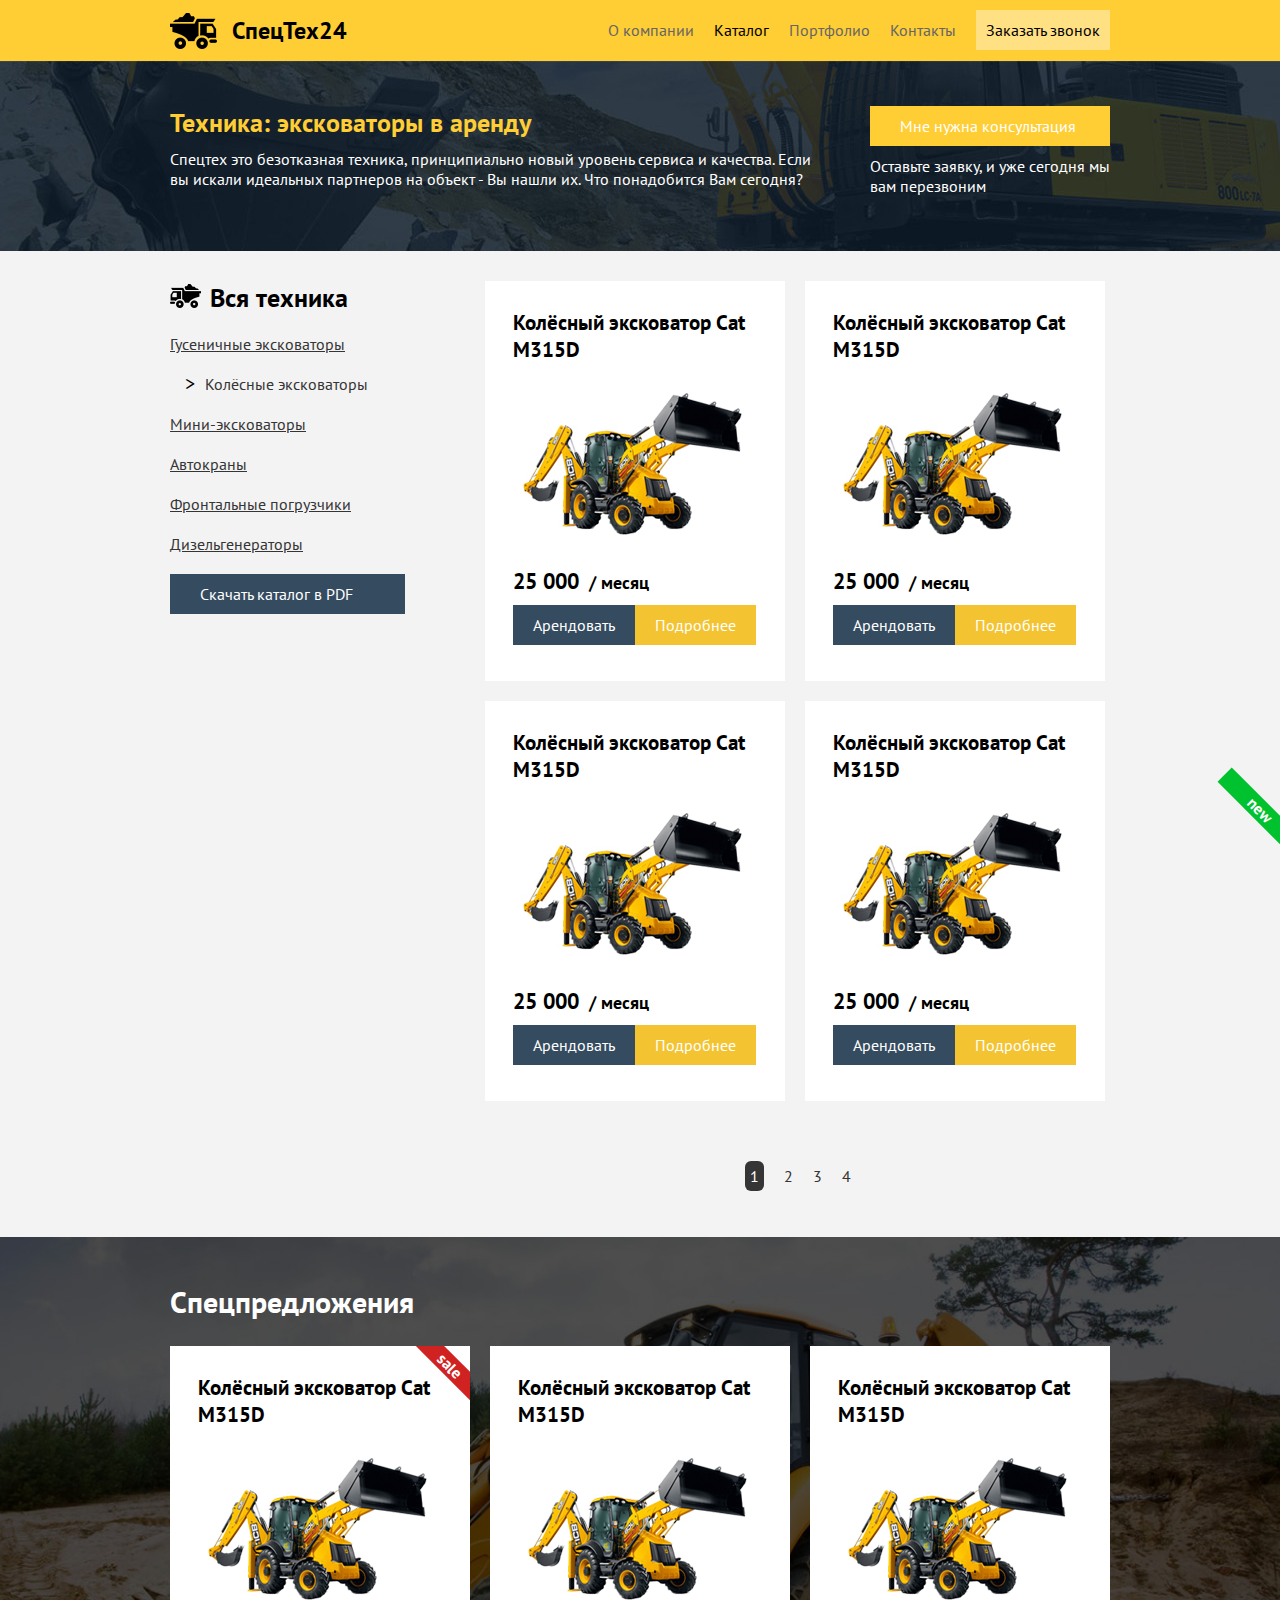
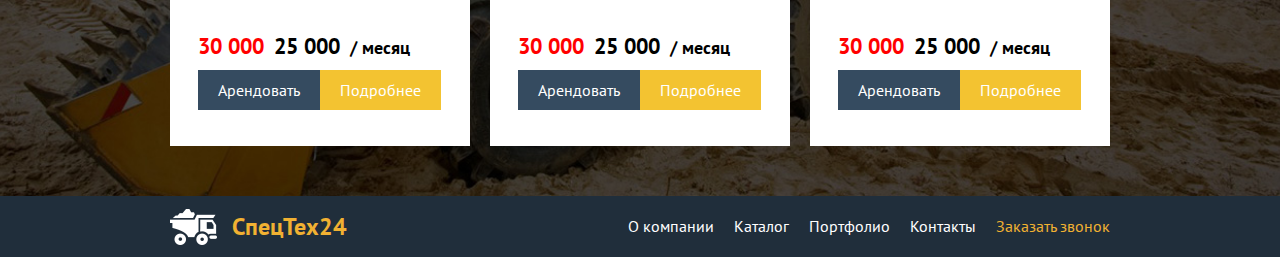
==== commit 51c8d549: "всё готово....но..." ====
--- a/catalog.html
+++ b/catalog.html
@@ -29,7 +29,6 @@
 </header>
 
 
-<!-- ЗАчем клеарфикс снизу -->
 <div class="catalog-subheader clearfix">
   <div class="container">
     <div class=" catalog-subheader--left">
@@ -66,7 +65,8 @@
         <div class="catalog-item"> 
           <h3 class="catalog-item__title">Колёсный эксковатор Cat M315D</h3>
           <div class="catalog-item__pic"><img src="img/truck.jpg" alt="" ></div>
-          <p class="catalog-item__price">25 000 руб/месяц</p>
+          <p class="catalog-item__price">25 000 </p>
+          <p class="catalog-item__currency">/ месяц</p>
           <div class="catalog-item__box">
           <a href="" class="catalog-item__btn catalog-item__btn--blue">Арендовать</a>
           <a href="" class="catalog-item__btn catalog-item__btn--yellow">Подробнее</a>
@@ -76,27 +76,31 @@
       <div class="catalog-item"> <!-- карточка товара. Пока что одна, для проверки -->
           <h3 class="catalog-item__title">Колёсный эксковатор Cat M315D</h3>
           <div class="catalog-item__pic"><img src="img/truck.jpg" alt="" ></div>
-          <p class="catalog-item__price">25 000 руб/месяц</p>
+          <p class="catalog-item__price">25 000 </p>
+          <p class="catalog-item__currency">/ месяц</p>
           <div class="catalog-item__box">
           <a href="" class="catalog-item__btn catalog-item__btn--blue">Арендовать</a>
           <a href="" class="catalog-item__btn catalog-item__btn--yellow">Подробнее</a>
         </div>
       </div>
-
-      <div class="catalog-item catalog-item--sale"> <!-- карточка товара. Пока что одна, для проверки -->
-          <h3 class="catalog-item__title">Колёсный эксковатор Cat M315D</h3>
+<!-- ШШШШШШШШШШШШШШШШШШШШШШШШШШШШШШШШШШШШШШШШШШШШШШШШШШШШШШ -->
+      <div class="catalog-item catalog-item--new"> <!-- карточка товара. Пока что одна, для проверки -->
+          <h3 class="catalog-item__title ">Колёсный эксковатор Cat M315D</h3>
           <div class="catalog-item__pic"><img src="img/truck.jpg" alt="" ></div>
-          <p class="catalog-item__price">25 000 руб/месяц</p>
+          <p class="catalog-item__price">25 000 </p>
+          <p class="catalog-item__currency">/ месяц</p>
           <div class="catalog-item__box">
           <a href="" class="catalog-item__btn catalog-item__btn--blue">Арендовать</a>
           <a href="" class="catalog-item__btn catalog-item__btn--yellow">Подробнее</a>
+
         </div>
       </div>
-
+<!-- ШШШШШШШШШШШШШШШШШШШШШШШШШШШШШШШШШШШШШШШШШШШШШШШШШШШШШШ -->
       <div class="catalog-item"> <!-- карточка товара. Пока что одна, для проверки -->
           <h3 class="catalog-item__title">Колёсный эксковатор Cat M315D</h3>
           <div class="catalog-item__pic"><img src="img/truck.jpg" alt="" ></div>
-          <p class="catalog-item__price">25 000 руб/месяц</p>
+          <p class="catalog-item__price">25 000 </p>
+          <p class="catalog-item__currency">/ месяц</p>
           <div class="catalog-item__box">
           <a href="" class="catalog-item__btn catalog-item__btn--blue">Арендовать</a>
           <a href="" class="catalog-item__btn catalog-item__btn--yellow">Подробнее</a>
@@ -118,10 +122,31 @@
 <div class="catalog-offers">
   <div class="container">
     <div class="catalog-offers__title"><h3>Спецпредложения</h3></div>
+    <!-- ШШШШШШШШШШШШШШШШШШШШШШШШШШШШШШШШШШШШШШШШШШШШШШШШШШШШШШ -->
+
+      <div class="catalog-item__specadvice catalog-item--sale">
+        <h3 class="catalog-item__title">Колёсный эксковатор Cat M315D</h3>
+        <div class="catalog-item__pic"><img src="img/truck.jpg" alt="" ></div>
+        <p class="catalog-item__price--old">
+          30 000
+        </p>
+        <p class="catalog-item__price">25 000 </p>
+          <p class="catalog-item__currency">/ месяц</p>
+        <div class="catalog-item__box">
+        <a href="" class="catalog-item__btn catalog-item__btn--blue">Арендовать</a>
+        <a href="" class="catalog-item__btn catalog-item__btn--yellow">Подробнее</a>
+        </div>
+      </div>
+<!-- ШШШШШШШШШШШШШШШШШШШШШШШШШШШШШШШШШШШШШШШШШШШШШШШШШШШШШШ -->
+
       <div class="catalog-item__specadvice">
         <h3 class="catalog-item__title">Колёсный эксковатор Cat M315D</h3>
         <div class="catalog-item__pic"><img src="img/truck.jpg" alt="" ></div>
-        <p class="catalog-item__price">25 000 руб/месяц</p>
+        <p class="catalog-item__price--old">
+          30 000
+        </p>
+        <p class="catalog-item__price">25 000 </p>
+          <p class="catalog-item__currency">/ месяц</p>
         <div class="catalog-item__box">
         <a href="" class="catalog-item__btn catalog-item__btn--blue">Арендовать</a>
         <a href="" class="catalog-item__btn catalog-item__btn--yellow">Подробнее</a>
@@ -131,17 +156,11 @@
       <div class="catalog-item__specadvice">
         <h3 class="catalog-item__title">Колёсный эксковатор Cat M315D</h3>
         <div class="catalog-item__pic"><img src="img/truck.jpg" alt="" ></div>
-        <p class="catalog-item__price">25 000 руб/месяц</p>
-        <div class="catalog-item__box">
-        <a href="" class="catalog-item__btn catalog-item__btn--blue">Арендовать</a>
-        <a href="" class="catalog-item__btn catalog-item__btn--yellow">Подробнее</a>
-        </div>
-      </div>
-
-      <div class="catalog-item__specadvice">
-        <h3 class="catalog-item__title">Колёсный эксковатор Cat M315D</h3>
-        <div class="catalog-item__pic"><img src="img/truck.jpg" alt="" ></div>
-        <p class="catalog-item__price">25 000 руб/месяц</p>
+        <p class="catalog-item__price--old">
+          30 000
+        </p>
+        <p class="catalog-item__price">25 000 </p>
+          <p class="catalog-item__currency">/ месяц</p>
         <div class="catalog-item__box">
         <a href="" class="catalog-item__btn catalog-item__btn--blue">Арендовать</a>
         <a href="" class="catalog-item__btn catalog-item__btn--yellow">Подробнее</a>
--- a/css/style.css
+++ b/css/style.css
@@ -66,6 +66,7 @@
 }
 .page-nav {
   min-height: clear fix;
+    min-width: 960px;
 }
 .page-nav a{
   text-decoration: none;
@@ -93,12 +94,14 @@
   background-position:center;
   background-size: cover;
   position: relative;
+  min-width: 960px;
 }
 .promo:before{
-content:"df";
+content:"";
 position: absolute;
 left: 0;
 width: 100%;
+min-width: 960px;
 height: 10px;
 background-image: 
 linear-gradient(135deg, #ffcd34 35%, #000 35%, #000 65%, #ffcd34 65%);
@@ -139,11 +142,13 @@
   top: 5px;
   right: 20px;
   font-size: 30px;
+
 }
 
 .consultat{
   background-color: #202e3b;
   position: relative;
+  min-width: 960px;
 }
 .consultat:before{
 content:"";
@@ -155,6 +160,7 @@
 linear-gradient(135deg, #ffcd34 35%, #000 35%, #000 65%, #ffcd34 65%);
 background-size: 28px 18px;
 background-repeat: repeat-x;
+min-width: 960px;
 }
 .consult-title{
     color: #ffcd34;
@@ -256,10 +262,12 @@
 .main-price{
   background-color: #f3f3f3;
   padding: 40px 0;
+  min-width: 960px;
 }
 .price{
   width: 220px;
   margin-right: 20px;
+
 }
 .price-title{
   font-size: 26px;
@@ -304,6 +312,7 @@
   color: white;
   padding: 40px 0;
   position: relative;
+  min-width: 960px;
 }
 .about:before{
 content:"";
@@ -371,6 +380,7 @@
 }
 .index-map{
   position: relative;
+  min-width: 960px;
 }
 .index-map:before{
 content:"";
@@ -386,6 +396,7 @@
 }
 .menu-footer{
   overflow: hidden;
+
 }
 .menu-footer li{
   display:inline-block;
@@ -522,6 +533,7 @@
 background-position: center;
 overflow: hidden;
 background-size: cover;
+min-width: 960px;
 }
 .portfolio-title{
   color: #ffcd34;
@@ -533,6 +545,7 @@
 
 .portfolio-item{
   position: relative;
+  min-width: 960px;
 }
 .portfolio-item:before{
 content:"";
@@ -581,9 +594,17 @@
   text-decoration: none;
   color: black;
   padding: 10px 40px 10px 15px;
-
-}
-
+  font-weight: 700;
+  position: relative;
+}
+.portfolio-item__btn:before{
+  content: ">";
+  position: absolute;
+  font-weight: 700;
+  font-size: 28px;
+  top: 0px;
+  right: 10px;
+}
 
 
 
@@ -604,6 +625,7 @@
 .contacts-subheader{
   background-image: url(../img/bgrcontacts.jpg);
   height: 105px;
+  min-width: 960px;
 
 }
 .contacts-subheader__title{
@@ -628,12 +650,14 @@
   padding: 15px;
   display: inline-block;
   margin-top: 25px;
+  font-weight: 700;
 }
 
 .contacts-bar{
   background-color: #f3f3f3;
   padding: 40px 0 50px 0;
   overflow: hidden;
+    min-width: 960px;
 }
 .contacts-bar__map{
   width: 620px;
@@ -676,6 +700,7 @@
 text-decoration: none;
 color: #000;
 margin-bottom: 20px;
+font-weight: 700;
 }
 .contacts-bar__form__mail{
   /*padding: 20px;*/
@@ -684,27 +709,42 @@
   font-size: 18px;
   text-decoration: none;
   color: #000;
-  margin-bottom: 30px;
+  margin-bottom: 18px;
+  font-weight: 700;
   /*margin: 5px 0;*/
 }
 
 .contacts-bar__form__comment-form{
   font-size: 16px;
+
 }
 .contacts-form input{
   width: 100%;
   height: 40px;
   margin-top: 10px;
   color: #999;
-}
-.contacts-form input:nth-of-type(3){
+  padding-left: 10px;
+}
+.contacts-form textarea{
+  display: block;
+  
   height: 96px;
-}
+  padding: 10px;
+  font-family: 'PT sans';
+  font-size: 14px;
+  resize: none;
+  margin: 10px 0px 0px 0px; width: 300px; height: 96px;
+
+
+}
+
 .contacts-form input:last-child{
 height: 45px;
 background-color: #354b60;
 color: white;
 border: none;
+padding-left: 0;
+margin-top: 0;
 }
 .contacts-title{
   font-size: 26px;
@@ -712,12 +752,11 @@
   margin-bottom: 20px;
 }
 .contacts-reviews{
-  padding: 37px 0 60px 0;
+  padding: 37px 0 0px 0;
 }
 .contacts-reviews__item{
   width: 220px;
-  display: inline-block;
-
+  display: inline-table;
 }
 .contacts-reviews__pic img{
   border: 0px solid black;
@@ -736,12 +775,16 @@
 .contacts-reviews__text cite{
   color: #202e3b;
 display: inline-block;
+font-weight: 700;
+font-style: normal;
+margin-top: 15px;
 } 
 
 
 .catalog{
   background-color: #f3f3f3;
   padding-top: 30px;
+  min-width: 960px;
 }
 .catalog-subheader{
   background-image: url(../img/bgrcatalog.jpg);
@@ -749,6 +792,7 @@
   overflow: hidden;
   /*position: relative;*/
   box-sizing: border-box;
+  min-width: 960px;
 }
 .catalog-subheader--left{
   /*position: absolute;*/
@@ -814,21 +858,6 @@
   margin-top: 10px;
 }
 
-.catalog-item{
-/*display: inline-block;*/
-
-background-color: white;
-padding: 28px 28px;
-/*border: 1px solid pink;*/
-width: 300px;
-height: 400px;
-margin: 0 0px 20px 10px;
-  display: inline-block;
-}
-.catalog-item:nth-of-type(2n+1){
-margin: 0 10px 20px 0;
-}
-
 
 .catalog-menu{
   width: 25%;
@@ -921,9 +950,31 @@
 
 .catalog-item__price{
 
-  font-size: 27px;
+  font-size: 22px;
   margin-bottom: 20px;
-}
+  display: inline-block;
+  font-weight: 700;
+}
+.catalog-item__currency{
+  display: inline-block;
+  font-size: 18px;
+  margin-left: 10px;
+  font-weight: 700;
+
+}
+.catalog-item__price--old{
+
+  font-size: 22px;
+  margin-bottom: 20px;
+  display: inline-block;
+  font-weight: 700;
+  color: red;
+  margin-right: 10px;
+  /*text-decoration: line-through;*/
+  position: relative;
+}
+
+
 .catalog-item__pic{
 margin-left: 10px;
 margin-bottom: 32px;
@@ -941,9 +992,62 @@
   background-color: #f3c331;
   font-size: 16px;
 }
+/*ШШШШШШШШШШШШШШШШШШШШШШШШШШШШШШШШШШШШШШШШШШШШШШШШШШШШШШ -->
+
+*/
+.catalog-item{
+/*display: inline-block;*/
+overflow: hidden;
+background-color: white;
+padding: 28px 28px;
+/*border: 1px solid pink;*/
+width: 300px;
+height: 400px;
+margin: 0 0px 20px 10px;
+  display: inline-block;
+
+}
+
+.catalog-item:nth-of-type(2n+1){
+margin: 0 10px 20px 0;
+}
 
 .catalog-item--sale{
-
+  position: relative;
+  overflow: hidden;
+}
+.catalog-item--sale:before{
+
+  position: absolute;
+  content: "sale";
+  font-size: 16px;
+  background-color: #d12222;
+font-weight: 700;
+color: white;
+ transform: rotate(45deg);
+ top: 10px;
+ right: -30px;
+ width: 100px;
+ text-align: center;
+}
+..catalog-item--new{
+  position: relative;
+  overflow: hidden;
+
+}
+.catalog-item--new:before{
+
+    position: absolute;
+  content: "new";
+  font-size: 16px;
+  background-color: #00c22e;
+font-weight: 700;
+color: white;
+ transform: rotate(45deg);
+ top: 800px;
+ right: -30px;
+ width: 100px;
+ text-align: center;
 }
 
 .catalog-list__nav li a{
@@ -988,6 +1092,7 @@
   background-repeat: no-repeat;
   background-size: cover;
   font-size: 0px;
+  min-width: 960px;
 }
 .catalog-item__specadvice{
   background-color: white;
@@ -995,6 +1100,7 @@
   width: 300px;
   height: 400px;
   display: inline-block;
+  overflow: hidden;
  
 }
 .catalog-item__specadvice:nth-child(3){
